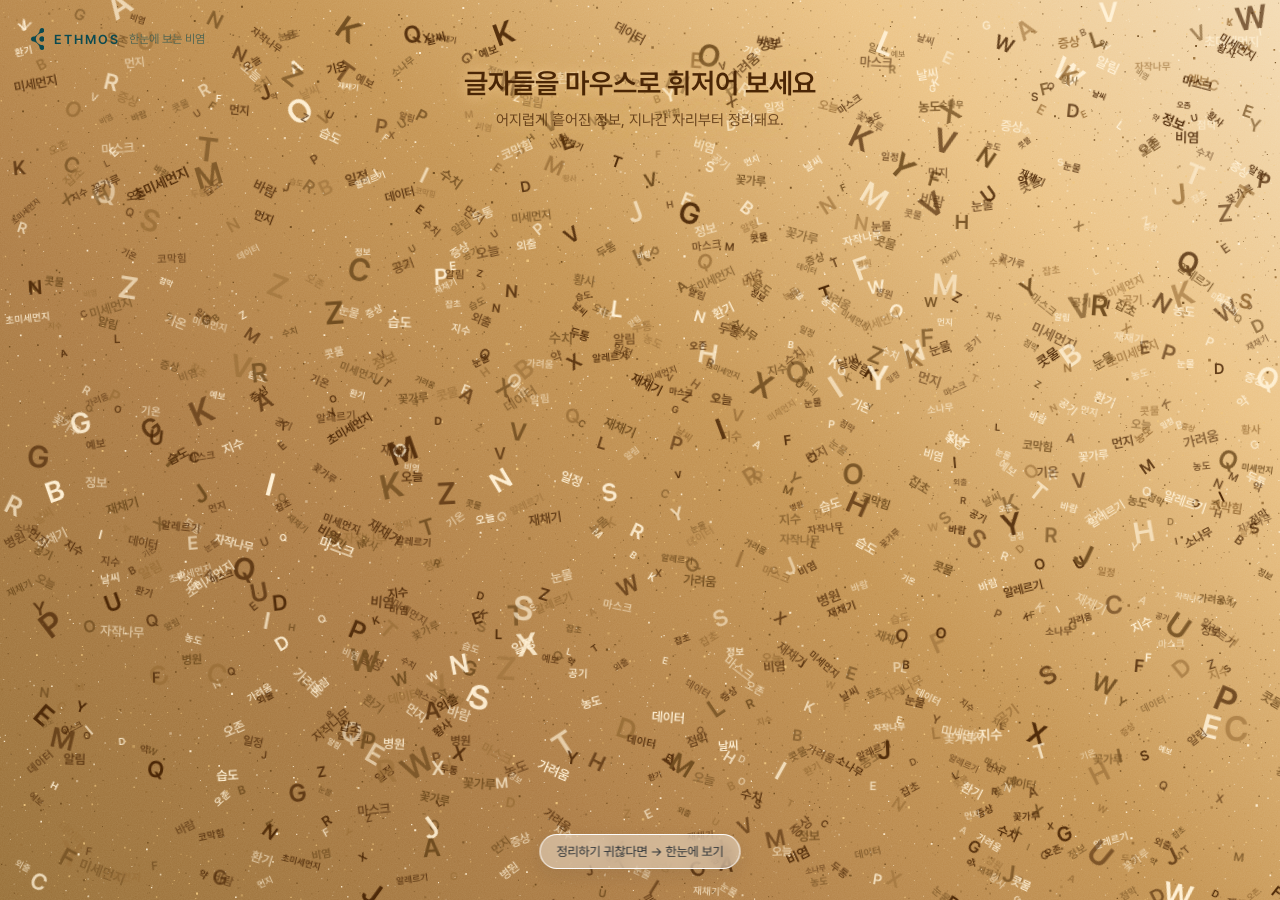
==== public/intro/index.html @ d132bc97 "인트로 웹(/intro/) 추가: 글자가 로고로 정리되고 QR로 연결 - public/intro/index.html: 단일 파일 빌드본 (외부 요청 없음) - intro-src/:" ====
<!doctype html>
<html lang="ko">
<head>
<meta charset="utf-8">
<meta name="viewport" content="width=device-width,initial-scale=1,viewport-fit=cover">
<title>Ethmos — 한눈에 보는 비염</title>
<meta name="description" content="흩어진 정보를 하나하나 정리하지 않아도, 에스모스는 한눈에 보여줍니다.">
<meta name="robots" content="noindex,nofollow">
<meta name="theme-color" content="#f3dab2">
<link rel="icon" href="../favicon-32.png" type="image/png" sizes="32x32">
<link rel="icon" href="../favicon-48.png" type="image/png" sizes="48x48">
<link rel="apple-touch-icon" href="../apple-touch-icon.png">
<style>
/* 앱(에스모스 프로토타입)과 같은 토큰 */
:root{--ink:#2a3137;--sub:#66727a;--main:#80e4eb;--deep:#0b4a50;--teal:#0e747c;--brown:#4a2606;
  --fg:var(--brown);--fg2:rgba(74,38,6,.78);--halo:rgba(235,194,132,.95)}
*{box-sizing:border-box;margin:0;padding:0}
html,body{height:100%;overflow:hidden;background:#fff;color:var(--fg);
  font-family:'PretendardSub',system-ui,-apple-system,sans-serif;-webkit-font-smoothing:antialiased;
  -webkit-tap-highlight-color:transparent;user-select:none;-webkit-user-select:none}
body{transition:color .9s}
body.clear{--fg:var(--ink);--fg2:var(--sub);--halo:rgba(255,255,255,.0)}

/* 배경: 맑은 층(흰 바탕 + 블러 블롭 + 그레인) 위에 호박색 먼지 베일 */
.lyr{position:fixed;inset:0;overflow:hidden}
.lyr i{position:absolute;display:block;border-radius:50%}
.lyr::after{content:"";position:absolute;inset:0;opacity:.32;mix-blend-mode:soft-light;pointer-events:none;
  background-image:url("data:image/svg+xml;utf8,<svg xmlns='http://www.w3.org/2000/svg' width='180' height='180'><filter id='n'><feTurbulence type='fractalNoise' baseFrequency='.85' numOctaves='2' stitchTiles='stitch'/><feColorMatrix values='0 0 0 0 1  0 0 0 0 1  0 0 0 0 1  0 0 0 .7 0'/></filter><rect width='100%' height='100%' filter='url(%23n)'/></svg>")}
#clear{z-index:0;background:#fff}
#glow{position:fixed;z-index:0;border-radius:50%;pointer-events:none;opacity:0;
  background:radial-gradient(closest-side,rgba(128,228,235,.85),rgba(128,228,235,.32) 52%,rgba(128,228,235,0))}
#veil{z-index:1;--c:-200px;--e:200px;--cx:50%;--cy:50%;
  background:linear-gradient(45deg,#976f38 0%,#ac7b44 30%,#c49351 55%,#ebc284 80%,#f3dab2 100%);
  -webkit-mask-image:radial-gradient(circle at var(--cx) var(--cy),transparent var(--c),#000 calc(var(--c) + var(--e)));
          mask-image:radial-gradient(circle at var(--cx) var(--cy),transparent var(--c),#000 calc(var(--c) + var(--e)))}
#veil::after{opacity:.4}
#c{position:fixed;inset:0;width:100%;height:100%;touch-action:none;display:block;z-index:2}

.brand{position:fixed;left:clamp(16px,2.4vw,32px);top:clamp(14px,2.2vw,28px);display:flex;align-items:center;gap:10px;pointer-events:none;z-index:4;color:var(--deep)}
.brand svg{height:22px;width:auto;fill:var(--deep)}
.brand b{font-weight:600;letter-spacing:.14em;font-size:13px}
.brand span{font-size:12px;opacity:.6}

.msg{position:fixed;left:0;right:0;top:clamp(46px,7.2vh,74px);text-align:center;pointer-events:none;z-index:4;padding:0 20px}
.msg h1,.msg p{text-shadow:0 0 12px var(--halo),0 0 24px var(--halo)}
.msg h1{font-weight:600;font-size:clamp(18px,2.5vw,28px);letter-spacing:-.01em;line-height:1.3;color:var(--fg);transition:opacity .6s,transform .6s,color .9s}
.msg p{margin-top:8px;font-size:clamp(12px,1.25vw,15px);color:var(--fg2);line-height:1.5;transition:opacity .6s .15s,color .9s}
.msg.swap h1,.msg.swap p{opacity:0;transform:translateY(6px)}

.cta{position:fixed;left:0;right:0;text-align:center;z-index:4;pointer-events:none;opacity:0;transition:opacity .8s}
.cta.on{opacity:1}
.cta span{display:inline-block;font-weight:600;font-size:clamp(13px,1.3vw,15px);color:#fff;background:var(--ink);border:1.5px solid rgba(255,255,255,.9);
  padding:10px 18px;border-radius:999px;animation:pulse 2.2s ease-in-out infinite}
@keyframes pulse{0%,100%{transform:scale(1);box-shadow:0 6px 18px rgba(20,40,46,.18),0 0 0 0 rgba(255,255,255,.7)}50%{transform:scale(1.04);box-shadow:0 6px 18px rgba(20,40,46,.18),0 0 0 14px rgba(255,255,255,0)}}

.ghost{position:fixed;left:50%;bottom:clamp(18px,3.4vh,34px);transform:translateX(-50%);z-index:5;
  font:inherit;font-size:13px;font-weight:500;color:var(--ink);background:rgba(255,255,255,.4);border:1.5px solid rgba(255,255,255,.96);
  box-shadow:0 6px 18px rgba(20,40,46,.08);padding:9px 16px;border-radius:999px;cursor:pointer;opacity:0;pointer-events:none;transition:opacity .6s,background .2s;
  backdrop-filter:blur(8px);-webkit-backdrop-filter:blur(8px)}
.ghost.on{opacity:1;pointer-events:auto}
.ghost:hover{background:rgba(255,255,255,.62)}
.ghost:focus-visible,.x:focus-visible,.url a:focus-visible{outline:2px solid var(--teal);outline-offset:3px}

.modal{position:fixed;inset:0;z-index:10;display:flex;align-items:center;justify-content:center;padding:20px;
  background:rgba(245,248,248,.46);backdrop-filter:blur(10px);-webkit-backdrop-filter:blur(10px);
  opacity:0;pointer-events:none;transition:opacity .35s}
.modal.open{opacity:1;pointer-events:auto}
.card{position:relative;width:min(380px,100%);color:var(--ink);border-radius:32px;padding:26px 26px 22px;text-align:center;overflow:hidden;isolation:isolate;
  background:radial-gradient(120% 70% at 50% 0%,#b8f1f5 0%,rgba(184,241,245,0) 70%),radial-gradient(70% 50% at 100% 100%,rgba(196,208,255,.7),rgba(196,208,255,0)),#fff;
  border:1.5px solid #fff;box-shadow:0 0 0 1px #e1e7e9,0 18px 48px rgba(20,40,46,.16);
  transform:translateY(16px) scale(.96);transition:transform .45s cubic-bezier(.2,.9,.25,1.15)}
.card::before{content:"";position:absolute;inset:0;z-index:-1;opacity:.32;mix-blend-mode:soft-light;pointer-events:none;background-image:url("data:image/svg+xml;utf8,<svg xmlns='http://www.w3.org/2000/svg' width='180' height='180'><filter id='n'><feTurbulence type='fractalNoise' baseFrequency='.85' numOctaves='2' stitchTiles='stitch'/><feColorMatrix values='0 0 0 0 1  0 0 0 0 1  0 0 0 0 1  0 0 0 .7 0'/></filter><rect width='100%' height='100%' filter='url(%23n)'/></svg>")}
.modal.open .card{transform:none}
.card:focus{outline:none}
.card .eyebrow,.card h2{position:relative;z-index:1;pointer-events:none}
.card .eyebrow{font-size:11px;font-weight:600;letter-spacing:.2em;color:var(--deep);opacity:.8}
.card h2{margin-top:6px;font-size:22px;font-weight:600;line-height:1.3;letter-spacing:-.01em}
.plate{margin:18px auto 14px;background:#fff;border-radius:20px;padding:14px;width:min(264px,100%);aspect-ratio:1;box-shadow:0 0 0 1px #e1e7e9,0 6px 18px rgba(20,40,46,.08)}
.plate svg{display:block;width:100%;height:100%}
.card .sub{font-size:13px;line-height:1.5;color:var(--sub)}
.url{margin-top:10px;font-size:12px}
.url a{color:var(--teal);text-decoration:underline;text-underline-offset:3px;word-break:break-all}
.x{position:absolute;z-index:5;right:14px;top:12px;width:34px;height:34px;border-radius:50%;border:1.5px solid #fff;background:rgba(255,255,255,.6);color:var(--ink);font-size:20px;line-height:1;cursor:pointer;box-shadow:0 0 0 1px #e1e7e9}
.x:hover{background:#fff}
</style>
</head>
<body>
<div class="lyr" id="clear"><i id="b1"></i><i id="b2"></i><i id="b3"></i></div>
<div id="glow"></div>
<div class="lyr" id="veil"></div>
<canvas id="c" role="img" aria-label="떠다니는 글자들이 에스모스 로고로 정리되는 인터랙션"></canvas>

<div class="brand">
  <svg viewBox="0 0 124 199" aria-hidden="true"><path d="M99.4162 0C111.618 0 121.509 9.89824 121.509 22.1084C121.509 34.3186 111.618 44.2173 99.4162 44.2173L98.8966 44.2215C76.8081 44.5635 44.1851 66.5848 44.1851 99.4885L44.1913 100.264C44.6985 132.738 76.9821 154.417 98.8966 154.756L99.4162 154.76L99.9863 154.768C111.924 155.07 121.509 164.849 121.509 176.869C121.509 189.079 111.618 198.978 99.4162 198.978C87.4055 198.978 77.6337 189.386 77.3313 177.439L77.3177 176.349C76.8106 154.418 44.527 122.111 22.6124 121.603L22.0923 121.597L21.5222 121.59C9.5844 121.287 0 111.508 0 99.4885C7.68213e-05 87.2785 9.89107 77.3803 22.0923 77.3801L22.6124 77.3739C44.7009 76.8624 77.324 44.0442 77.324 22.1084L77.3313 21.5378C77.6338 9.59138 87.4056 4.1106e-05 99.4162 0Z"/><path d="M99.4162 74.9234C112.973 74.9234 123.964 85.9217 123.964 99.4885C123.964 113.055 112.973 124.054 99.4162 124.054C85.8592 124.054 74.8693 113.055 74.8693 99.4885C74.8694 85.9217 85.8593 74.9235 99.4162 74.9234Z"/></svg>
  <b>ETHMOS</b><span>한눈에 보는 비염</span>
</div>

<div class="msg" id="msg"><h1 id="h1"></h1><p id="h2"></p></div>
<div class="cta" id="cta"><span>로고를 눌러 앱 연결하기</span></div>
<button class="ghost" id="ghost" type="button"></button>

<div class="modal" id="modal" aria-hidden="true">
  <div class="card" tabindex="-1" role="dialog" aria-modal="true" aria-label="앱 연결 QR코드">
    <button class="x" id="close" type="button" aria-label="닫기">×</button>
    <div class="eyebrow">ETHMOS</div>
    <h2>휴대폰으로 스캔해서<br>앱 열기</h2>
    <div class="plate"><svg xmlns="http://www.w3.org/2000/svg" viewBox="-1 -1 43 43" shape-rendering="crispEdges" role="img" aria-label="앱 연결 QR코드"><rect x="-1" y="-1" width="43" height="43" fill="#fff"/><path d="M0 0h7v1h-7zM9 0h2v1h-2zM13 0h2v1h-2zM18 0h1v1h-1zM20 0h1v1h-1zM22 0h3v1h-3zM26 0h3v1h-3zM31 0h1v1h-1zM34 0h7v1h-7zM0 1h1v1h-1zM6 1h1v1h-1zM8 1h1v1h-1zM12 1h1v1h-1zM14 1h4v1h-4zM20 1h3v1h-3zM28 1h1v1h-1zM30 1h2v1h-2zM34 1h1v1h-1zM40 1h1v1h-1zM0 2h1v1h-1zM2 2h3v1h-3zM6 2h1v1h-1zM9 2h1v1h-1zM11 2h1v1h-1zM13 2h3v1h-3zM17 2h1v1h-1zM20 2h1v1h-1zM22 2h2v1h-2zM25 2h1v1h-1zM27 2h1v1h-1zM29 2h2v1h-2zM34 2h1v1h-1zM36 2h3v1h-3zM40 2h1v1h-1zM0 3h1v1h-1zM2 3h3v1h-3zM6 3h1v1h-1zM9 3h2v1h-2zM17 3h1v1h-1zM21 3h4v1h-4zM26 3h1v1h-1zM28 3h2v1h-2zM31 3h2v1h-2zM34 3h1v1h-1zM36 3h3v1h-3zM40 3h1v1h-1zM0 4h1v1h-1zM2 4h3v1h-3zM6 4h1v1h-1zM9 4h1v1h-1zM11 4h1v1h-1zM14 4h2v1h-2zM19 4h4v1h-4zM24 4h4v1h-4zM34 4h1v1h-1zM36 4h3v1h-3zM40 4h1v1h-1zM0 5h1v1h-1zM6 5h1v1h-1zM8 5h2v1h-2zM11 5h1v1h-1zM13 5h1v1h-1zM15 5h1v1h-1zM17 5h2v1h-2zM21 5h1v1h-1zM23 5h1v1h-1zM28 5h5v1h-5zM34 5h1v1h-1zM40 5h1v1h-1zM0 6h7v1h-7zM8 6h1v1h-1zM10 6h1v1h-1zM12 6h1v1h-1zM14 6h1v1h-1zM16 6h1v1h-1zM18 6h1v1h-1zM20 6h1v1h-1zM22 6h1v1h-1zM24 6h1v1h-1zM26 6h1v1h-1zM28 6h1v1h-1zM30 6h1v1h-1zM32 6h1v1h-1zM34 6h7v1h-7zM8 7h2v1h-2zM12 7h4v1h-4zM17 7h2v1h-2zM20 7h1v1h-1zM23 7h1v1h-1zM26 7h1v1h-1zM29 7h2v1h-2zM4 8h4v1h-4zM12 8h3v1h-3zM17 8h1v1h-1zM19 8h3v1h-3zM26 8h2v1h-2zM29 8h1v1h-1zM34 8h2v1h-2zM39 8h1v1h-1zM2 9h1v1h-1zM9 9h3v1h-3zM14 9h2v1h-2zM18 9h1v1h-1zM20 9h6v1h-6zM27 9h2v1h-2zM33 9h1v1h-1zM35 9h3v1h-3zM40 9h1v1h-1zM0 10h1v1h-1zM2 10h1v1h-1zM4 10h1v1h-1zM6 10h2v1h-2zM12 10h2v1h-2zM15 10h1v1h-1zM17 10h1v1h-1zM19 10h1v1h-1zM24 10h2v1h-2zM27 10h1v1h-1zM29 10h2v1h-2zM32 10h3v1h-3zM39 10h2v1h-2zM3 11h1v1h-1zM5 11h1v1h-1zM7 11h3v1h-3zM11 11h1v1h-1zM14 11h4v1h-4zM21 11h2v1h-2zM28 11h5v1h-5zM34 11h1v1h-1zM36 11h2v1h-2zM0 12h4v1h-4zM5 12h2v1h-2zM9 12h1v1h-1zM11 12h2v1h-2zM15 12h1v1h-1zM18 12h5v1h-5zM24 12h1v1h-1zM26 12h1v1h-1zM28 12h2v1h-2zM32 12h1v1h-1zM0 13h2v1h-2zM4 13h2v1h-2zM10 13h1v1h-1zM12 13h1v1h-1zM16 13h1v1h-1zM19 13h2v1h-2zM23 13h4v1h-4zM29 13h3v1h-3zM33 13h1v1h-1zM35 13h4v1h-4zM1 14h3v1h-3zM5 14h5v1h-5zM13 14h3v1h-3zM17 14h1v1h-1zM19 14h1v1h-1zM21 14h1v1h-1zM23 14h2v1h-2zM27 14h1v1h-1zM30 14h2v1h-2zM33 14h4v1h-4zM40 14h1v1h-1zM0 15h5v1h-5zM7 15h5v1h-5zM27 15h6v1h-6zM36 15h2v1h-2zM1 16h1v1h-1zM4 16h1v1h-1zM6 16h5v1h-5zM29 16h1v1h-1zM32 16h1v1h-1zM35 16h1v1h-1zM37 16h1v1h-1zM1 17h1v1h-1zM3 17h1v1h-1zM5 17h1v1h-1zM7 17h3v1h-3zM12 17h2v1h-2zM27 17h5v1h-5zM33 17h8v1h-8zM1 18h1v1h-1zM3 18h2v1h-2zM6 18h2v1h-2zM9 18h1v1h-1zM12 18h1v1h-1zM14 18h1v1h-1zM27 18h2v1h-2zM30 18h1v1h-1zM32 18h1v1h-1zM34 18h2v1h-2zM38 18h1v1h-1zM40 18h1v1h-1zM0 19h1v1h-1zM2 19h2v1h-2zM5 19h1v1h-1zM7 19h1v1h-1zM10 19h1v1h-1zM12 19h2v1h-2zM27 19h2v1h-2zM32 19h1v1h-1zM35 19h1v1h-1zM37 19h1v1h-1zM40 19h1v1h-1zM1 20h1v1h-1zM3 20h1v1h-1zM6 20h2v1h-2zM12 20h1v1h-1zM26 20h2v1h-2zM31 20h3v1h-3zM36 20h5v1h-5zM0 21h2v1h-2zM3 21h2v1h-2zM7 21h3v1h-3zM13 21h2v1h-2zM26 21h3v1h-3zM30 21h1v1h-1zM34 21h2v1h-2zM40 21h1v1h-1zM2 22h1v1h-1zM4 22h1v1h-1zM6 22h4v1h-4zM12 22h3v1h-3zM27 22h1v1h-1zM29 22h1v1h-1zM34 22h5v1h-5zM40 22h1v1h-1zM2 23h4v1h-4zM7 23h2v1h-2zM10 23h3v1h-3zM26 23h4v1h-4zM32 23h1v1h-1zM34 23h1v1h-1zM36 23h1v1h-1zM39 23h1v1h-1zM3 24h5v1h-5zM9 24h2v1h-2zM13 24h2v1h-2zM27 24h1v1h-1zM29 24h1v1h-1zM31 24h3v1h-3zM37 24h4v1h-4zM0 25h3v1h-3zM7 25h4v1h-4zM12 25h3v1h-3zM27 25h2v1h-2zM30 25h1v1h-1zM32 25h2v1h-2zM36 25h1v1h-1zM38 25h3v1h-3zM0 26h2v1h-2zM4 26h6v1h-6zM11 26h2v1h-2zM14 26h1v1h-1zM17 26h1v1h-1zM20 26h2v1h-2zM23 26h2v1h-2zM26 26h3v1h-3zM32 26h1v1h-1zM40 26h1v1h-1zM0 27h1v1h-1zM3 27h1v1h-1zM7 27h2v1h-2zM10 27h3v1h-3zM15 27h1v1h-1zM17 27h1v1h-1zM20 27h1v1h-1zM26 27h1v1h-1zM29 27h1v1h-1zM31 27h3v1h-3zM37 27h1v1h-1zM3 28h6v1h-6zM11 28h1v1h-1zM13 28h2v1h-2zM16 28h1v1h-1zM18 28h3v1h-3zM22 28h1v1h-1zM26 28h2v1h-2zM29 28h2v1h-2zM33 28h2v1h-2zM39 28h2v1h-2zM0 29h2v1h-2zM3 29h1v1h-1zM7 29h2v1h-2zM14 29h1v1h-1zM17 29h1v1h-1zM20 29h2v1h-2zM23 29h1v1h-1zM25 29h2v1h-2zM28 29h1v1h-1zM30 29h3v1h-3zM36 29h1v1h-1zM2 30h1v1h-1zM4 30h5v1h-5zM10 30h1v1h-1zM13 30h2v1h-2zM16 30h1v1h-1zM18 30h3v1h-3zM28 30h3v1h-3zM32 30h2v1h-2zM35 30h2v1h-2zM40 30h1v1h-1zM8 31h2v1h-2zM19 31h1v1h-1zM23 31h4v1h-4zM29 31h2v1h-2zM33 31h1v1h-1zM35 31h3v1h-3zM0 32h4v1h-4zM5 32h2v1h-2zM9 32h3v1h-3zM13 32h3v1h-3zM18 32h1v1h-1zM21 32h1v1h-1zM24 32h2v1h-2zM27 32h1v1h-1zM29 32h1v1h-1zM31 32h6v1h-6zM39 32h2v1h-2zM8 33h1v1h-1zM13 33h1v1h-1zM15 33h1v1h-1zM19 33h2v1h-2zM24 33h5v1h-5zM32 33h1v1h-1zM36 33h1v1h-1zM40 33h1v1h-1zM0 34h7v1h-7zM8 34h2v1h-2zM11 34h2v1h-2zM14 34h2v1h-2zM18 34h1v1h-1zM20 34h1v1h-1zM22 34h3v1h-3zM27 34h3v1h-3zM32 34h1v1h-1zM34 34h1v1h-1zM36 34h1v1h-1zM38 34h3v1h-3zM0 35h1v1h-1zM6 35h1v1h-1zM8 35h2v1h-2zM15 35h1v1h-1zM18 35h1v1h-1zM21 35h1v1h-1zM23 35h2v1h-2zM26 35h2v1h-2zM29 35h4v1h-4zM36 35h2v1h-2zM39 35h2v1h-2zM0 36h1v1h-1zM2 36h3v1h-3zM6 36h1v1h-1zM8 36h1v1h-1zM10 36h3v1h-3zM17 36h1v1h-1zM19 36h3v1h-3zM26 36h1v1h-1zM30 36h7v1h-7zM38 36h1v1h-1zM40 36h1v1h-1zM0 37h1v1h-1zM2 37h3v1h-3zM6 37h1v1h-1zM12 37h9v1h-9zM22 37h2v1h-2zM26 37h4v1h-4zM31 37h2v1h-2zM35 37h1v1h-1zM37 37h2v1h-2zM40 37h1v1h-1zM0 38h1v1h-1zM2 38h3v1h-3zM6 38h1v1h-1zM10 38h2v1h-2zM13 38h1v1h-1zM15 38h4v1h-4zM20 38h1v1h-1zM22 38h4v1h-4zM27 38h3v1h-3zM32 38h2v1h-2zM39 38h2v1h-2zM0 39h1v1h-1zM6 39h1v1h-1zM12 39h1v1h-1zM15 39h1v1h-1zM17 39h2v1h-2zM20 39h4v1h-4zM25 39h1v1h-1zM29 39h5v1h-5zM35 39h1v1h-1zM39 39h2v1h-2zM0 40h7v1h-7zM9 40h1v1h-1zM11 40h1v1h-1zM14 40h2v1h-2zM17 40h5v1h-5zM25 40h1v1h-1zM27 40h1v1h-1zM29 40h1v1h-1zM32 40h2v1h-2zM35 40h5v1h-5z" fill="#0b4a50"/><rect x="15.264" y="15.264" width="10.472" height="10.472" rx="2.2" fill="#fff"/><g transform="translate(17.758291457286433 16.1) scale(0.044221105527638194)" fill="#0b4a50"><path d="M99.4162 0C111.618 0 121.509 9.89824 121.509 22.1084C121.509 34.3186 111.618 44.2173 99.4162 44.2173L98.8966 44.2215C76.8081 44.5635 44.1851 66.5848 44.1851 99.4885L44.1913 100.264C44.6985 132.738 76.9821 154.417 98.8966 154.756L99.4162 154.76L99.9863 154.768C111.924 155.07 121.509 164.849 121.509 176.869C121.509 189.079 111.618 198.978 99.4162 198.978C87.4055 198.978 77.6337 189.386 77.3313 177.439L77.3177 176.349C76.8106 154.418 44.527 122.111 22.6124 121.603L22.0923 121.597L21.5222 121.59C9.5844 121.287 0 111.508 0 99.4885C7.68213e-05 87.2785 9.89107 77.3803 22.0923 77.3801L22.6124 77.3739C44.7009 76.8624 77.324 44.0442 77.324 22.1084L77.3313 21.5378C77.6338 9.59138 87.4056 4.1106e-05 99.4162 0Z"/><path d="M99.4162 74.9234C112.973 74.9234 123.964 85.9217 123.964 99.4885C123.964 113.055 112.973 124.054 99.4162 124.054C85.8592 124.054 74.8693 113.055 74.8693 99.4885C74.8694 85.9217 85.8593 74.9235 99.4162 74.9234Z"/></g></svg></div>
    <p class="sub">카메라로 스캔하면 바로 연결돼요.</p>
    <p class="url"><a href="https://spinch-plz.github.io/CBNU-UXUI_ethmos/" target="_blank" rel="noopener">spinch-plz.github.io/CBNU-UXUI_ethmos</a></p>
  </div>
</div>

<script>
(async function(){
'use strict';
/* ───────── 폰트 (Pretendard 서브셋 임베드) ───────── */
const faces=[
  new FontFace('PretendardSub','url([data-uri]) format("woff2")',{weight:'400'}),
  new FontFace('PretendardSub','url([data-uri]) format("woff2")',{weight:'600'})
];
try{ await Promise.all(faces.map(f=>f.load())); faces.forEach(f=>document.fonts.add(f)); }catch(e){ console.warn('font',e); }

/* ───────── 상수 ───────── */
const TURQ='#80E4EB', DEEP='#0b4a50';                       // 앱 로고 색(밝은 면 위 딥 틸)
const DUST=['#fff1d6','#6f4c1f','#f0c77f','#9a6f38'];        // 앱 스플래시 먼지 색
const INFO=['#4a2606','#4a2606','#4a2606','#6f4c1f','#6f4c1f','#9a6f38','#fff1d6','#fff1d6']; // 흩어진 정보(글자) 색
const LETTERS='ABCDEFGHIJKLMNOPQRSTUVWXYZ';
const WORDS=['콧물','재채기','미세먼지','꽃가루','비염','코막힘','초미세먼지','알레르기','마스크','공기','오늘','정보','습도','기온','환기','황사','자작나무','소나무','잡초','예보','농도','지수','날씨','증상','두통','눈물','가려움','바람','먼지','오존','점막','약','병원','외출','일정','데이터','알림','수치'];
const LW=124, LH=199;
const LOGO1=new Path2D('M99.4162 0C111.618 0 121.509 9.89824 121.509 22.1084C121.509 34.3186 111.618 44.2173 99.4162 44.2173L98.8966 44.2215C76.8081 44.5635 44.1851 66.5848 44.1851 99.4885L44.1913 100.264C44.6985 132.738 76.9821 154.417 98.8966 154.756L99.4162 154.76L99.9863 154.768C111.924 155.07 121.509 164.849 121.509 176.869C121.509 189.079 111.618 198.978 99.4162 198.978C87.4055 198.978 77.6337 189.386 77.3313 177.439L77.3177 176.349C76.8106 154.418 44.527 122.111 22.6124 121.603L22.0923 121.597L21.5222 121.59C9.5844 121.287 0 111.508 0 99.4885C7.68213e-05 87.2785 9.89107 77.3803 22.0923 77.3801L22.6124 77.3739C44.7009 76.8624 77.324 44.0442 77.324 22.1084L77.3313 21.5378C77.6338 9.59138 87.4056 4.1106e-05 99.4162 0Z');
const LOGO2=new Path2D('M99.4162 74.9234C112.973 74.9234 123.964 85.9217 123.964 99.4885C123.964 113.055 112.973 124.054 99.4162 124.054C85.8592 124.054 74.8693 113.055 74.8693 99.4885C74.8694 85.9217 85.8593 74.9235 99.4162 74.9234Z');

const $=s=>document.querySelector(s);
const cv=$('#c'), ctx=cv.getContext('2d');
const rnd=(a,b)=>a+Math.random()*(b-a);
const pick=a=>a[Math.random()*a.length|0];
const lerp=(a,b,t)=>a+(b-a)*t;
const clamp=(v,a,b)=>v<a?a:v>b?b:v;
const isTouchDevice=matchMedia('(pointer:coarse)').matches;

/* ───────── 상태 ───────── */
let W,H,DPR,G,P=[],T=[];
let mode='float';              // float → forming → assembling → ready
let settled=0, readyT=0, hoverAmt=0, hover=false, modalOpen=false;
const ptr={x:0,y:0,vx:0,vy:0,t:0,has:false,touch:false};
let gcache=new Map();
const veil={c:-200,e:200,max:1000,cx:0,cy:0,on:true,dirty:true};
let D=null;
const veilEl=$('#veil'),glowEl=$('#glow');

/* ───────── 스프라이트 ───────── */
function sprite(text,fs,color,weight){
  const c=document.createElement('canvas'), g=c.getContext('2d');
  const font=(weight||600)+' '+fs+'px PretendardSub, sans-serif';
  g.font=font; const m=g.measureText(text);
  const w=Math.ceil(m.width)+6, h=Math.ceil(fs*1.3)+2;
  c.width=Math.ceil(w*DPR); c.height=Math.ceil(h*DPR);
  g.scale(DPR,DPR); g.font=font; g.fillStyle=color; g.textAlign='center'; g.textBaseline='alphabetic';
  g.fillText(text,w/2,h/2+fs*0.34);
  return {c,w,h};
}
function glyph(ch){ let s=gcache.get(ch); if(!s){ s=sprite(ch,G.gs,DEEP,600); gcache.set(ch,s);} return s; }

/* ───────── 배경 블롭 · 먼지 ───────── */
function blob(id,cx,cy,s,bg,a){ const e=$(id); Object.assign(e.style,{width:s+'px',height:s+'px',left:(cx-s/2)+'px',top:(cy-s/2)+'px',background:bg,opacity:a}); }
function initDust(){
  const n=clamp(Math.round(W*H/115),3500,11000);
  const d={n,bx:new Float32Array(n),by:new Float32Array(n),sz:new Float32Array(n),ph:new Float32Array(n),fq:new Float32Array(n),am:new Float32Array(n),
    th:new Float32Array(n),dist:new Float32Array(n),bk:new Uint8Array(n),lists:null};
  for(let i=0;i<n;i++){
    const z=.4+Math.random()*.6, x=Math.random()*W, y=Math.random()*H;
    d.bx[i]=x; d.by[i]=y; d.sz[i]=(.6+Math.random()*Math.random()*1.9)*z+.35; d.ph[i]=Math.random()*6.283;
    d.fq[i]=.0006+Math.random()*.0022; d.am[i]=(1.2+Math.random()*5)*z; d.th[i]=Math.random();
    d.dist[i]=Math.hypot(x-veil.cx,y-veil.cy);
    const al=(.5+Math.random()*.5)*(.6+z*.4); d.bk[i]=((Math.random()*4)|0)*3+(al<.62?0:al<.8?1:2);
  }
  const cnt=new Array(12).fill(0); for(let i=0;i<n;i++) cnt[d.bk[i]]++;
  d.lists=cnt.map(c=>new Int32Array(c)); const ix=new Array(12).fill(0); for(let i=0;i<n;i++){ const b=d.bk[i]; d.lists[b][ix[b]++]=i; }
  D=d;
}
function drawDust(t){
  if(!veil.on) return;
  ctx.setTransform(DPR,0,0,DPR,0,0);
  const c=veil.c, e=veil.e, ALPHA=[.4,.65,.9];
  for(let b=0;b<12;b++){
    const L=D.lists[b]; ctx.beginPath();
    for(let j=0;j<L.length;j++){ const i=L[j];
      if(D.dist[i]<c+D.th[i]*e) continue;                 // 베일이 걷힌 자리의 먼지는 알갱이 단위로 사라짐
      const x=D.bx[i]+Math.sin(t*D.fq[i]*1000+D.ph[i])*D.am[i], y=D.by[i]+Math.cos(t*D.fq[i]*830+D.ph[i])*D.am[i]*.8;
      ctx.rect(x,y,D.sz[i],D.sz[i]); }
    ctx.globalAlpha=ALPHA[b%3]; ctx.fillStyle=DUST[(b/3)|0]; ctx.fill();
  }
  ctx.globalAlpha=1;
}

/* ───────── 레이아웃 / 초기화 ───────── */
function init(){
  W=innerWidth; H=innerHeight; DPR=Math.min(devicePixelRatio||1,2);
  cv.width=Math.round(W*DPR); cv.height=Math.round(H*DPR);
  gcache=new Map();

  const topPad=clamp(H*0.17,96,150), botPad=clamp(H*0.17,128,150);
  let hl=Math.min(H-topPad-botPad, H*0.68), wl=hl*LW/LH;
  if(wl>W*0.76){ wl=W*0.76; hl=wl*LH/LW; }
  const s=hl/LH;
  G={s,wl,hl,ox:(W-wl)/2,oy:topPad+((H-topPad-botPad)-hl)/2};

  /* 로고 면적에서 육각 격자로 목표점 추출 */
  const off=document.createElement('canvas'); off.width=Math.ceil(wl); off.height=Math.ceil(hl);
  const g=off.getContext('2d'); g.scale(s,s); g.fillStyle='#000'; g.fill(LOGO1); g.fill(LOGO2);
  const data=g.getImageData(0,0,off.width,off.height).data;
  let area=0; for(let i=3;i<data.length;i+=4) if(data[i]>128) area++;
  const goal=W<700?560:760;
  const d=Math.sqrt(area/(goal*0.866));
  const inside=(x,y)=>{x=x|0;y=y|0;return x>=0&&y>=0&&x<off.width&&y<off.height&&data[(y*off.width+x)*4+3]>128};
  T=[]; let row=0;
  for(let y=d*0.45;y<hl;y+=d*0.866,row++){
    for(let x=(row%2?d*0.5:0)+d*0.3;x<wl;x+=d){ if(inside(x,y)) T.push({x:G.ox+x,y:G.oy+y,owner:-1}); }
  }
  G.d=d; G.gs=Math.round(d*1.16);

  /* 떠다니는 글자 */
  const n=Math.min(1500,Math.round(T.length*1.55));
  P=[];
  for(let i=0;i<n;i++){
    const isL=Math.random()<0.5;
    const tok=isL?pick(LETTERS):pick(WORDS);
    const fs=isL?Math.round(10+Math.pow(Math.random(),2.1)*25):Math.round(rnd(8,14));
    const col=pick(INFO);
    P.push({x:rnd(0,W),y:rnd(0,H),vx:0,vy:0,tok,fs,rot:rnd(-.7,.7),spin:rnd(-.25,.25),
      alpha:rnd(.55,1),fa:1,sp:rnd(.6,1.4),ph:rnd(0,6.28),
      A:sprite(tok,fs,col), gch:isL?tok:tok[Math.random()*tok.length|0],
      st:0,ti:-1,ft:0,fdur:0,sk:0,q:0});
  }
  settled=0; mode='float'; readyT=0; hover=false; hoverAmt=0;
  /* 먼지 베일 · 글로우 · 블롭 위치 */
  veil.cx=G.ox+G.wl/2; veil.cy=G.oy+G.hl/2; veil.e=Math.max(W,H)*.4;
  veil.max=Math.hypot(Math.max(veil.cx,W-veil.cx),Math.max(veil.cy,H-veil.cy))+4;
  veil.c=-veil.e; veil.on=true; veil.dirty=true;
  veilEl.style.visibility='visible'; veilEl.style.setProperty('--e',veil.e+'px');
  veilEl.style.setProperty('--cx',veil.cx+'px'); veilEl.style.setProperty('--cy',veil.cy+'px');
  const gs=Math.max(G.wl,G.hl)*1.9; Object.assign(glowEl.style,{width:gs+'px',height:gs+'px',left:(veil.cx-gs/2)+'px',top:(veil.cy-gs/2)+'px',opacity:0});
  blob('#b1',W*.5,H*1.02,Math.max(W*1.0,H*1.25),'radial-gradient(closest-side,#3cc4ce 0%,#6fd6dd 38%,#c4f1f4 74%,rgba(240,251,252,0))',.9);
  blob('#b2',W*.9,H*.05,Math.max(W,H)*.5,'radial-gradient(closest-side,rgba(196,208,255,.75),rgba(196,208,255,.3) 50%,rgba(196,208,255,0))',1);
  blob('#b3',W*.06,H*.72,Math.max(W,H)*.4,'radial-gradient(closest-side,rgba(128,228,235,.55),rgba(128,228,235,.2) 50%,rgba(128,228,235,0))',1);
  initDust();
  document.body.classList.remove('clear');
  ui();
}

/* ───────── 장(field): 소용돌이 + 잔물결 ───────── */
function field(p,t){
  const R0=Math.max(W,H)*0.22, V0=78;
  const vs=[
    [W*(.24+.1*Math.sin(t*.13)), H*(.34+.1*Math.cos(t*.11)),  1],
    [W*(.74+.09*Math.cos(t*.09)),H*(.28+.12*Math.sin(t*.15)), -1],
    [W*(.46+.14*Math.sin(t*.07+2)),H*(.78+.07*Math.cos(t*.12)), 1],
    [W*(.86+.05*Math.sin(t*.1)), H*(.74+.1*Math.cos(t*.08)), -1]
  ];
  let fx=0,fy=0;
  for(let i=0;i<4;i++){
    const dx=p.x-vs[i][0], dy=p.y-vs[i][1], r=Math.hypot(dx,dy)+.001, u=r/R0;
    const f=V0*vs[i][2]*u/(1+u*u);
    fx+=-dy/r*f - dx/r*f*.22*vs[i][2];
    fy+= dx/r*f - dy/r*f*.22*vs[i][2];
  }
  fx+=16*Math.sin(p.y*.006+t*.4+p.ph); fy+=16*Math.cos(p.x*.006-t*.35+p.ph);
  return [fx*p.sp,fy*p.sp];
}

/* ───────── 포인터 → 글자 포착 ───────── */
function assign(p){
  let best=-1,bs=1e9;
  for(let i=0;i<T.length;i++){ if(T[i].owner>=0) continue;
    const s=Math.hypot(T[i].x-p.x,T[i].y-p.y)+rnd(0,70); if(s<bs){bs=s;best=i} }
  if(best<0) return false;
  T[best].owner=1; p.ti=best; p.st=1; p.ft=0; p.fdur=rnd(.16,.38); p.sk=0;
  if(mode==='float') mode='forming';
  return true;
}
function captureAlong(x0,y0,x1,y1){
  if(mode!=='float'&&mode!=='forming') return;
  const R=ptr.touch?100:88, sx=x1-x0, sy=y1-y0, sl=sx*sx+sy*sy, cand=[];
  for(const p of P){ if(p.st!==0) continue;
    let u=sl?((p.x-x0)*sx+(p.y-y0)*sy)/sl:0; u=clamp(u,0,1);
    const dx=p.x-(x0+sx*u), dy=p.y-(y0+sy*u), d2=dx*dx+dy*dy;
    if(d2<R*R) cand.push([d2,p]);
  }
  cand.sort((a,b)=>a[0]-b[0]);
  const K=Math.min(cand.length,5+Math.min(14,(Math.sqrt(sl)/5)|0));
  for(let i=0;i<K;i++) if(!assign(cand[i][1])) break;
}
function inLogo(x,y){ const px=G.wl*.08, py=G.hl*.05; return x>G.ox-px&&x<G.ox+G.wl+px&&y>G.oy-py&&y<G.oy+G.hl+py; }

function onMove(x,y,touch){
  const now=performance.now();
  if(!ptr.has){ ptr.x=x; ptr.y=y; ptr.t=now; ptr.has=true; }
  ptr.touch=touch;
  const dt=Math.max(.008,(now-ptr.t)/1000), dx=x-ptr.x, dy=y-ptr.y;
  ptr.vx=lerp(ptr.vx,dx/dt,.35); ptr.vy=lerp(ptr.vy,dy/dt,.35);
  if(Math.hypot(dx,dy)>1.5) captureAlong(ptr.x,ptr.y,x,y);
  ptr.x=x; ptr.y=y; ptr.t=now;
  hover=(mode==='ready'&&!modalOpen&&inLogo(x,y));
  cv.style.cursor=hover?'pointer':'default';
}
addEventListener('pointermove',e=>{ if(!modalOpen) onMove(e.clientX,e.clientY,e.pointerType==='touch'); },{passive:true});
addEventListener('pointerdown',e=>{ if(modalOpen) return; ptr.x=e.clientX; ptr.y=e.clientY; ptr.t=performance.now(); ptr.has=true; ptr.touch=e.pointerType==='touch'; ptr.vx=ptr.vy=0;
  hover=(mode==='ready'&&inLogo(e.clientX,e.clientY)); },{passive:true});
document.documentElement.addEventListener('mouseleave',()=>{ptr.has=false;hover=false});
cv.addEventListener('click',e=>{ if(mode==='ready'&&!modalOpen&&inLogo(e.clientX,e.clientY)) openModal(); });

/* ───────── 조립 / 리셋 ───────── */
function startAssemble(){
  if(mode==='assembling'||mode==='ready') return;
  mode='assembling';
  for(let i=0;i<T.length;i++){ if(T[i].owner>=0) continue;
    let best=null,bd=1e9;
    for(const p of P){ if(p.st!==0) continue; const d=Math.hypot(p.x-T[i].x,p.y-T[i].y)+rnd(0,60); if(d<bd){bd=d;best=p} }
    if(best){ T[i].owner=1; best.ti=i; best.st=2; best.sk=0; }
  }
}
function scatter(){
  mode='float'; settled=0; readyT=0; hover=false; cv.style.cursor='default';
  T.forEach(t=>t.owner=-1);
  for(const p of P){ const a=rnd(0,6.28), v=rnd(160,420); p.st=0;p.ti=-1;p.q=0;p.vx=Math.cos(a)*v;p.vy=Math.sin(a)*v;p.rot=rnd(-.7,.7); }
  ui();
}

/* ───────── 업데이트 ───────── */
function update(dt,t){
  const free=(mode==='float'||mode==='forming');
  const frozen=(mode==='ready');
  settled=0;
  for(const p of P){
    if(p.st===3){ settled++; continue; }
    if(p.st===0){
      if(frozen){ p.vx*=Math.exp(-dt*4); p.vy*=Math.exp(-dt*4); }
      else {
        if(mode==='assembling'){ p.vx*=Math.exp(-dt*2.2); p.vy*=Math.exp(-dt*2.2); }
        else {
          const f=field(p,t), k=1-Math.exp(-dt*1.2);
          p.vx+=(f[0]-p.vx)*k; p.vy+=(f[1]-p.vy)*k;
          if(ptr.has&&free){  // 휘젓기: 포인터 주변 글자가 물결치듯 밀려남
            const dx=p.x-ptr.x, dy=p.y-ptr.y, d=Math.hypot(dx,dy);
            if(d<170){ const w=(1-d/170); const w2=w*w;
              p.vx+=(ptr.vx*.5+dx/(d+1)*220)*w2*dt*6; p.vy+=(ptr.vy*.5+dy/(d+1)*220)*w2*dt*6; }
          }
        }
      }
      p.x+=p.vx*dt; p.y+=p.vy*dt; p.rot+=p.spin*dt;
      const m=80; if(p.x<-m)p.x=W+m; else if(p.x>W+m)p.x=-m; if(p.y<-m)p.y=H+m; else if(p.y>H+m)p.y=-m;
    } else if(p.st===1){          // 포인터를 따라 움직이는 구간
      p.ft+=dt;
      const dx=ptr.x-p.x, dy=ptr.y-p.y;
      p.vx+=(dx*16-p.vx*6+(-dy)*3)*dt; p.vy+=(dy*16-p.vy*6+dx*3)*dt;
      p.x+=p.vx*dt; p.y+=p.vy*dt; p.rot+=p.spin*dt;
      if(p.ft>p.fdur){ p.st=2; p.sk=0; }
    } else if(p.st===2){          // 소용돌이치며 자리로
      const tg=T[p.ti]; p.sk+=dt;
      const dx=tg.x-p.x, dy=tg.y-p.y, dist=Math.hypot(dx,dy)+.001;
      const k=26*(1+p.sk*1.1), c=2*Math.sqrt(k)*.82;
      const sw=300*Math.min(1,dist/260)*Math.max(0,1-p.sk*.45);
      let ax=k*dx-c*p.vx-dy/dist*sw, ay=k*dy-c*p.vy+dx/dist*sw;
      p.vx+=ax*dt; p.vy+=ay*dt;
      const sp=Math.hypot(p.vx,p.vy), vm=1100; if(sp>vm){p.vx*=vm/sp;p.vy*=vm/sp}
      p.x+=p.vx*dt; p.y+=p.vy*dt;
      p.rot-=p.rot*Math.min(1,dt*7);
      p.q=Math.max(p.q,clamp(1-dist/170,0,1));
      if((dist<1.4&&sp<30)||(p.sk>3.4&&dist<6)){ p.x=tg.x;p.y=tg.y;p.vx=p.vy=0;p.rot=0;p.q=1;p.st=3; settled++; }
    }
    const tgt=((mode==='assembling'||mode==='ready')&&p.st===0)?0:1;
    p.fa+=(tgt-p.fa)*(1-Math.exp(-dt*2));
  }
  if(mode==='forming'&&settled>=T.length*.88) startAssemble();
  if(mode==='assembling'&&settled>=T.length){ mode='ready'; readyT=0; ui(); }
  document.body.classList.toggle('clear',mode==='assembling'||mode==='ready');
  if(mode==='ready') readyT+=dt;
  hoverAmt+=((hover?1:0)-hoverAmt)*(1-Math.exp(-dt*8));
  /* 베일: 정리된 비율만큼 로고 중심에서부터 걷힘 */
  const prog=T.length?clamp(settled/T.length,0,1):0;
  const tgtC=(mode==='assembling'||mode==='ready')?veil.max+4:-veil.e+(veil.max+veil.e)*.9*Math.pow(clamp(prog/.88,0,1),.85);
  veil.c+=(tgtC-veil.c)*(1-Math.exp(-dt*(mode==='float'||mode==='forming'?3:1.6)));
  if(Math.abs(veil.c-veil._c)>.6||veil._c===undefined){ veil._c=veil.c; veilEl.style.setProperty('--c',veil.c+'px'); }
  const done=veil.c>veil.max+1; if(done===veil.on){ veil.on=!done; veilEl.style.visibility=done?'hidden':'visible'; }
  glowEl.style.opacity=clamp(prog*prog*.8+hoverAmt*.2*(mode==='ready'?1:0),0,1).toFixed(3);
}

/* ───────── 그리기 ───────── */
let tNow=0;
function render(){
  ctx.setTransform(1,0,0,1,0,0); ctx.clearRect(0,0,cv.width,cv.height);
  const prog=T.length?clamp(settled/T.length,0,1):0;
  drawDust(tNow);
  /* 포인터 링 */
  if(ptr.has&&!ptr.touch&&(mode==='float'||mode==='forming')){
    ctx.setTransform(DPR,0,0,DPR,0,0); ctx.globalAlpha=.85; ctx.strokeStyle='rgba(255,255,255,.9)'; ctx.lineWidth=1.5;
    ctx.beginPath(); ctx.arc(ptr.x,ptr.y,88,0,6.283); ctx.stroke();
  }
  /* 글자: 자유 → 이동 중 → 정착 순으로 */
  for(let pass=0;pass<2;pass++){
    for(const p of P){
      const isSet=p.st===3||p.q>.6; if((pass===1)!==isSet) continue;
      const q=p.q, cs=Math.cos(p.rot), sn=Math.sin(p.rot);
      let bump=1;
      if(mode==='ready'&&p.st===3){
        const u=(p.x-G.ox)/G.wl, w=readyT*.9-.15, z=(u-w)/.14; bump=1+.45*Math.exp(-z*z);
        bump+=.06*hoverAmt;
      }
      const aA=clamp(1-q*1.7,0,1)*p.alpha*p.fa;
      if(aA>.01){
        const sc=lerp(1,Math.min(1,G.gs/p.fs*1.1),q);
        ctx.setTransform(cs*sc*DPR,sn*sc*DPR,-sn*sc*DPR,cs*sc*DPR,p.x*DPR,p.y*DPR);
        ctx.globalAlpha=aA; ctx.drawImage(p.A.c,-p.A.w/2,-p.A.h/2,p.A.w,p.A.h);
      }
      const aB=clamp((q-.2)*1.6,0,1)*(p.st===3?1:.95);
      if(aB>.01){
        const g=glyph(p.gch), sc=lerp(.8,1,q)*bump;
        ctx.setTransform(cs*sc*DPR,sn*sc*DPR,-sn*sc*DPR,cs*sc*DPR,p.x*DPR,p.y*DPR);
        ctx.globalAlpha=aB; ctx.drawImage(g.c,-g.w/2,-g.h/2,g.w,g.h);
      }
    }
  }
  ctx.globalAlpha=1;
}

/* ───────── UI 텍스트 / 버튼 ───────── */
const msg=$('#msg'),h1=$('#h1'),h2=$('#h2'),cta=$('#cta'),ghost=$('#ghost');
let uiKey='',ghostOn=false;
function ui(){
  const key=mode==='ready'?'ready':(mode==='float'?'float':'mid');
  if(key===uiKey) return; uiKey=key;
  msg.classList.add('swap');
  setTimeout(()=>{
    if(key==='float'){ h1.textContent=isTouchDevice?'글자들을 손가락으로 휘저어 보세요':'글자들을 마우스로 휘저어 보세요'; h2.textContent='어지럽게 흩어진 정보, 지나간 자리부터 정리돼요.'; }
    else if(key==='mid'){ h1.textContent='정리되는 중…'; h2.textContent='계속 휘저어 보세요. 하나하나 옮기는 건 꽤 번거롭죠.'; }
    else { h1.textContent='한눈에 보이죠?'; h2.textContent='일일이 정리하지 않아도, 에스모스는 한눈에 보여줘요.'; }
    msg.classList.remove('swap');
  },key==='float'&&!h1.textContent?0:280);
  cta.style.top=(G.oy+G.hl+16)+'px'; cta.classList.toggle('on',key==='ready');
  ghost.classList.toggle('on',ghostOn||key==='ready');
  ghost.textContent=key==='ready'?'↺ 다시 흩트리기':'정리하기 귀찮다면 → 한눈에 보기';
  ghost.dataset.mode=key;
}
ghost.addEventListener('click',()=>{ if(mode==='ready') scatter(); else startAssemble(); ui(); });
setTimeout(()=>{ghostOn=true;ghost.classList.add('on')},3500);

/* ───────── QR 모달 ───────── */
const modal=$('#modal'),closeBtn=$('#close'),card=$('.card');
function openModal(){ modalOpen=true; hover=false; cv.style.cursor='default'; modal.classList.add('open'); modal.setAttribute('aria-hidden','false'); card.focus({preventScroll:true}); }
function closeModal(){ modalOpen=false; modal.classList.remove('open'); modal.setAttribute('aria-hidden','true'); }
closeBtn.addEventListener('click',closeModal);
modal.addEventListener('click',e=>{ if(e.target===modal) closeModal(); });
addEventListener('keydown',e=>{ if(e.key==='Escape'&&modalOpen) closeModal(); if((e.key==='Enter'||e.key===' ')&&mode==='ready'&&!modalOpen&&document.activeElement===document.body){ openModal(); } });

/* ───────── 루프 ───────── */
init();
let last=performance.now(), tt=0;
function loop(now){
  const dt=Math.min(.033,(now-last)/1000); last=now; tt+=dt;
  update(dt,tt); tNow=now; render(); requestAnimationFrame(loop);
}
requestAnimationFrame(loop);

let rz; addEventListener('resize',()=>{ clearTimeout(rz); rz=setTimeout(()=>{ if(Math.abs(innerWidth-W)>2||Math.abs(innerHeight-H)>120){ uiKey=''; init(); } },220); });

window.__ethmos={get mode(){return mode},get settled(){return settled},get total(){return T.length},get count(){return P.length},get logo(){return G},get veil(){return veil.c},startAssemble,scatter,openModal,closeModal};
})();
</script>
</body>
</html>
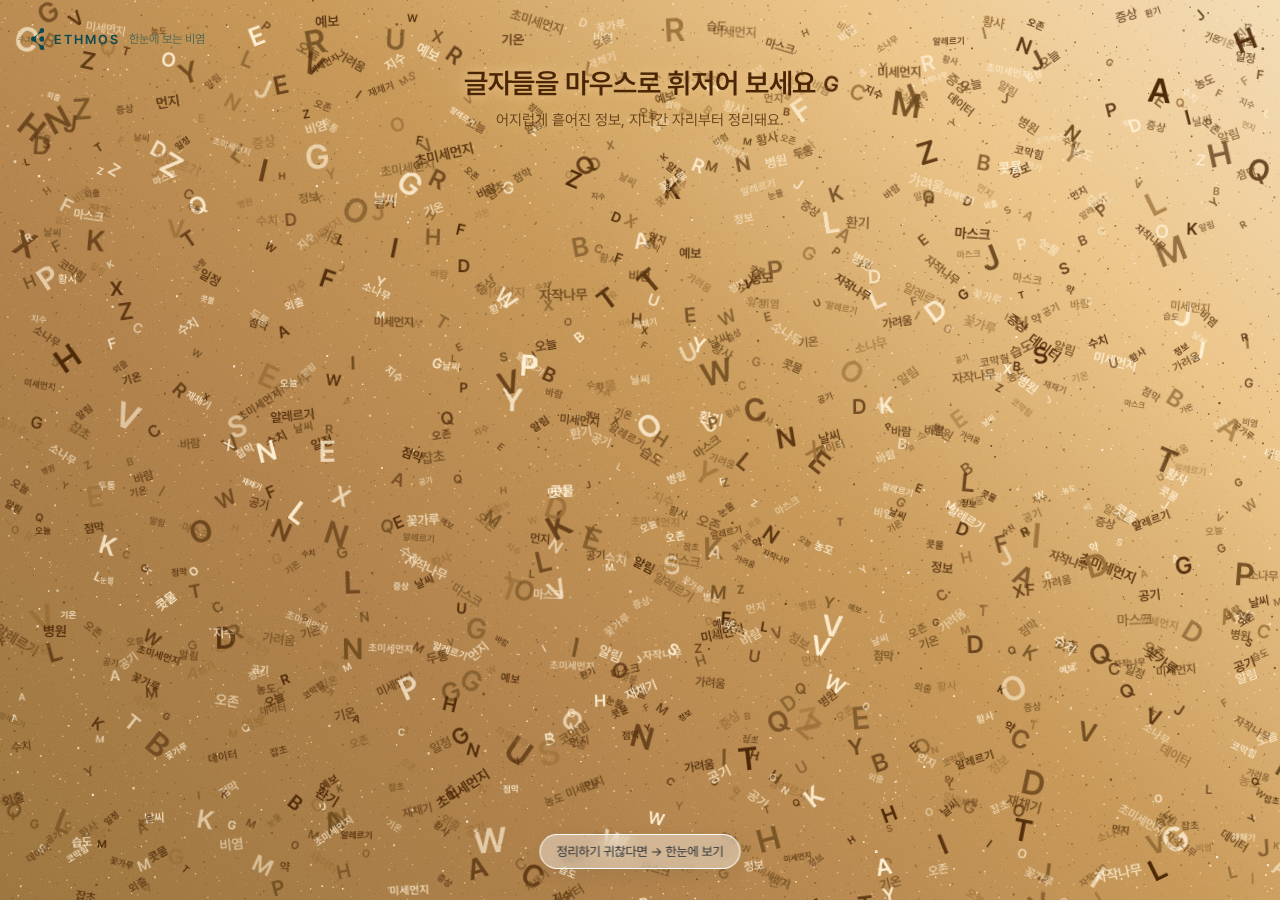
==== commit d1a83d8c: "인트로 웹: 로고를 앱 아이콘 기준으로 왼쪽 보정해 시각적 가운데 정렬 오른쪽 점 때문에 쏠려 보이던 로고를 마크 폭의 약 16%(앱 아이콘 비율)만큼 왼쪽으로 이동. 좁은 화면에" ====
--- a/public/intro/index.html
+++ b/public/intro/index.html
@@ -115,8 +115,8 @@
 'use strict';
 /* ───────── 폰트 (Pretendard 서브셋 임베드) ───────── */
 const faces=[
-  new FontFace('PretendardSub','url([data-uri]) format("woff2")',{weight:'400'}),
-  new FontFace('PretendardSub','url([data-uri]) format("woff2")',{weight:'600'})
+  new FontFace('PretendardSub','url([data-uri]) format("woff2")',{weight:'400'}),
+  new FontFace('PretendardSub','url([data-uri]) format("woff2")',{weight:'600'})
 ];
 try{ await Promise.all(faces.map(f=>f.load())); faces.forEach(f=>document.fonts.add(f)); }catch(e){ console.warn('font',e); }
 
@@ -201,9 +201,10 @@
 
   const topPad=clamp(H*0.17,96,150), botPad=clamp(H*0.17,128,150);
   let hl=Math.min(H-topPad-botPad, H*0.68), wl=hl*LW/LH;
-  if(wl>W*0.76){ wl=W*0.76; hl=wl*LH/LW; }
+  if(wl>W*0.69){ wl=W*0.69; hl=wl*LH/LW; }
   const s=hl/LH;
-  G={s,wl,hl,ox:(W-wl)/2,oy:topPad+((H-topPad-botPad)-hl)/2};
+  /* 시각 보정: 로고는 오른쪽에 점이 있어 무게가 오른쪽으로 쏠려 보이므로, 앱 아이콘과 같은 비율(마크 폭의 약 16%)만큼 왼쪽으로 옮김 */
+  G={s,wl,hl,ox:(W-wl)/2-wl*0.162,oy:topPad+((H-topPad-botPad)-hl)/2};
 
   /* 로고 면적에서 육각 격자로 목표점 추출 */
   const off=document.createElement('canvas'); off.width=Math.ceil(wl); off.height=Math.ceil(hl);
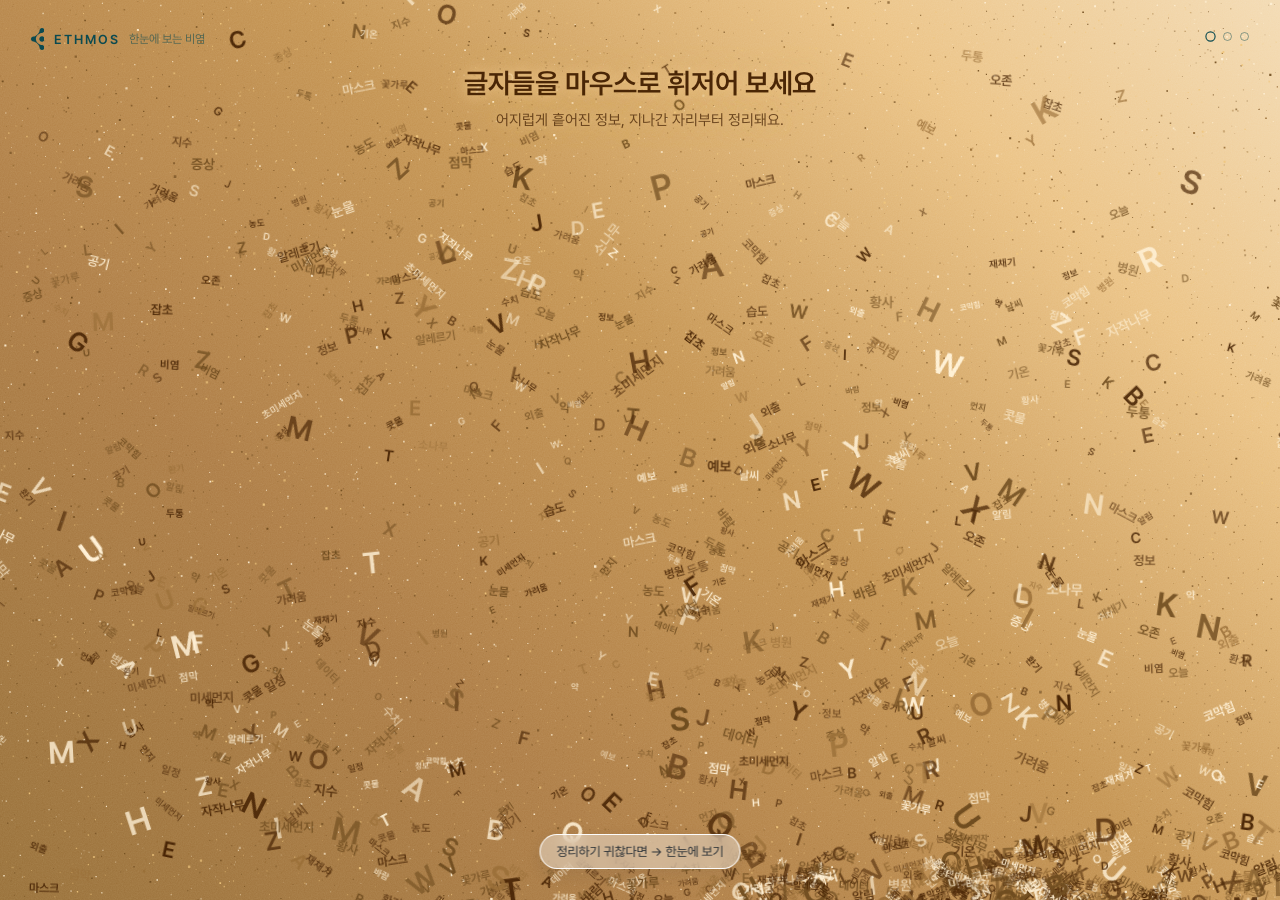
==== commit f6f9f7b6: "인트로 웹: 마스크 → 알약 → 로고 3단계로 확장 - 글자가 모이는 도형을 단계별로 마스크, 알약, 브랜드 로고 순으로 구성 (도형은 intro-src/shapes/*.png) " ====
--- a/public/intro/index.html
+++ b/public/intro/index.html
@@ -10,6 +10,7 @@
 <link rel="icon" href="../favicon-32.png" type="image/png" sizes="32x32">
 <link rel="icon" href="../favicon-48.png" type="image/png" sizes="48x48">
 <link rel="apple-touch-icon" href="../apple-touch-icon.png">
+
 <style>
 /* 앱(에스모스 프로토타입)과 같은 토큰 */
 :root{--ink:#2a3137;--sub:#66727a;--main:#80e4eb;--deep:#0b4a50;--teal:#0e747c;--brown:#4a2606;
@@ -36,6 +37,10 @@
 #veil::after{opacity:.4}
 #c{position:fixed;inset:0;width:100%;height:100%;touch-action:none;display:block;z-index:2}
 
+.steps{position:fixed;right:clamp(16px,2.4vw,32px);top:clamp(18px,2.6vw,32px);display:flex;gap:8px;z-index:4;pointer-events:none}
+.steps i{width:9px;height:9px;border-radius:50%;border:1.5px solid var(--deep);opacity:.45;transition:background .5s,opacity .5s,transform .5s}
+.steps i.cur{opacity:1;transform:scale(1.15)}
+.steps i.done{background:var(--deep);opacity:1}
 .brand{position:fixed;left:clamp(16px,2.4vw,32px);top:clamp(14px,2.2vw,28px);display:flex;align-items:center;gap:10px;pointer-events:none;z-index:4;color:var(--deep)}
 .brand svg{height:22px;width:auto;fill:var(--deep)}
 .brand b{font-weight:600;letter-spacing:.14em;font-size:13px}
@@ -95,6 +100,7 @@
   <b>ETHMOS</b><span>한눈에 보는 비염</span>
 </div>
 
+<div class="steps" id="steps" role="img" aria-label="1/3 단계"><i></i><i></i><i></i></div>
 <div class="msg" id="msg"><h1 id="h1"></h1><p id="h2"></p></div>
 <div class="cta" id="cta"><span>로고를 눌러 앱 연결하기</span></div>
 <button class="ghost" id="ghost" type="button"></button>
@@ -115,8 +121,8 @@
 'use strict';
 /* ───────── 폰트 (Pretendard 서브셋 임베드) ───────── */
 const faces=[
-  new FontFace('PretendardSub','url([data-uri]) format("woff2")',{weight:'400'}),
-  new FontFace('PretendardSub','url([data-uri]) format("woff2")',{weight:'600'})
+  new FontFace('PretendardSub','url([data-uri]) format("woff2")',{weight:'400'}),
+  new FontFace('PretendardSub','url([data-uri]) format("woff2")',{weight:'600'})
 ];
 try{ await Promise.all(faces.map(f=>f.load())); faces.forEach(f=>document.fonts.add(f)); }catch(e){ console.warn('font',e); }
 
@@ -127,6 +133,10 @@
 const LETTERS='ABCDEFGHIJKLMNOPQRSTUVWXYZ';
 const WORDS=['콧물','재채기','미세먼지','꽃가루','비염','코막힘','초미세먼지','알레르기','마스크','공기','오늘','정보','습도','기온','환기','황사','자작나무','소나무','잡초','예보','농도','지수','날씨','증상','두통','눈물','가려움','바람','먼지','오존','점막','약','병원','외출','일정','데이터','알림','수치'];
 const LW=124, LH=199;
+const IMG={mask:new Image(),pill:new Image()};
+IMG.mask.src='[data-uri]'; IMG.pill.src='[data-uri]';
+await Promise.all(Object.values(IMG).map(i=>i.decode?i.decode():new Promise(r=>{i.onload=r})));
+const LAST=2, HOLD=2.6;          // 0 마스크 → 1 알약 → 2 브랜드 로고 (마지막)
 const LOGO1=new Path2D('M99.4162 0C111.618 0 121.509 9.89824 121.509 22.1084C121.509 34.3186 111.618 44.2173 99.4162 44.2173L98.8966 44.2215C76.8081 44.5635 44.1851 66.5848 44.1851 99.4885L44.1913 100.264C44.6985 132.738 76.9821 154.417 98.8966 154.756L99.4162 154.76L99.9863 154.768C111.924 155.07 121.509 164.849 121.509 176.869C121.509 189.079 111.618 198.978 99.4162 198.978C87.4055 198.978 77.6337 189.386 77.3313 177.439L77.3177 176.349C76.8106 154.418 44.527 122.111 22.6124 121.603L22.0923 121.597L21.5222 121.59C9.5844 121.287 0 111.508 0 99.4885C7.68213e-05 87.2785 9.89107 77.3803 22.0923 77.3801L22.6124 77.3739C44.7009 76.8624 77.324 44.0442 77.324 22.1084L77.3313 21.5378C77.6338 9.59138 87.4056 4.1106e-05 99.4162 0Z');
 const LOGO2=new Path2D('M99.4162 74.9234C112.973 74.9234 123.964 85.9217 123.964 99.4885C123.964 113.055 112.973 124.054 99.4162 124.054C85.8592 124.054 74.8693 113.055 74.8693 99.4885C74.8694 85.9217 85.8593 74.9235 99.4162 74.9234Z');
 
@@ -139,7 +149,7 @@
 const isTouchDevice=matchMedia('(pointer:coarse)').matches;
 
 /* ───────── 상태 ───────── */
-let W,H,DPR,G,P=[],T=[];
+let W,H,DPR,G,P=[],T=[],stage=0,GS=[],SHT=[];
 let mode='float';              // float → forming → assembling → ready
 let settled=0, readyT=0, hoverAmt=0, hover=false, modalOpen=false;
 const ptr={x:0,y:0,vx:0,vy:0,t:0,has:false,touch:false};
@@ -205,23 +215,39 @@
   const s=hl/LH;
   /* 시각 보정: 로고는 오른쪽에 점이 있어 무게가 오른쪽으로 쏠려 보이므로, 앱 아이콘과 같은 비율(마크 폭의 약 16%)만큼 왼쪽으로 옮김 */
   G={s,wl,hl,ox:(W-wl)/2-wl*0.162,oy:topPad+((H-topPad-botPad)-hl)/2};
-
-  /* 로고 면적에서 육각 격자로 목표점 추출 */
+  const LG={ox:G.ox,oy:G.oy,wl:G.wl,hl:G.hl};
+
+  /* 도형(마스크·알약·로고)마다 육각 격자로 목표점 추출 — 글자 간격 d는 로고 기준으로 통일 */
+  const sample=(off,ox,oy,d)=>{
+    const g=off.getContext('2d',{willReadFrequently:true}), data=g.getImageData(0,0,off.width,off.height).data, out=[]; let row=0;
+    const inside=(x,y)=>{x=x|0;y=y|0;return x>=0&&y>=0&&x<off.width&&y<off.height&&data[(y*off.width+x)*4+3]>128};
+    for(let y=d*0.45;y<off.height;y+=d*0.866,row++)
+      for(let x=(row%2?d*0.5:0)+d*0.3;x<off.width;x+=d) if(inside(x,y)) out.push({x:ox+x,y:oy+y,owner:-1});
+    return out;
+  };
   const off=document.createElement('canvas'); off.width=Math.ceil(wl); off.height=Math.ceil(hl);
-  const g=off.getContext('2d'); g.scale(s,s); g.fillStyle='#000'; g.fill(LOGO1); g.fill(LOGO2);
-  const data=g.getImageData(0,0,off.width,off.height).data;
-  let area=0; for(let i=3;i<data.length;i+=4) if(data[i]>128) area++;
+  const g=off.getContext('2d',{willReadFrequently:true}); g.scale(s,s); g.fillStyle='#000'; g.fill(LOGO1); g.fill(LOGO2);
+  const ldata=g.getImageData(0,0,off.width,off.height).data;
+  let area=0; for(let i=3;i<ldata.length;i+=4) if(ldata[i]>128) area++;
   const goal=W<700?560:760;
   const d=Math.sqrt(area/(goal*0.866));
-  const inside=(x,y)=>{x=x|0;y=y|0;return x>=0&&y>=0&&x<off.width&&y<off.height&&data[(y*off.width+x)*4+3]>128};
-  T=[]; let row=0;
-  for(let y=d*0.45;y<hl;y+=d*0.866,row++){
-    for(let x=(row%2?d*0.5:0)+d*0.3;x<wl;x+=d){ if(inside(x,y)) T.push({x:G.ox+x,y:G.oy+y,owner:-1}); }
-  }
   G.d=d; G.gs=Math.round(d*1.16);
+  const avail=H-topPad-botPad;
+  const shapeOf=(img,w,strokePx)=>{                      // 래스터 도형 → 얇은 선은 글자 2줄 두께로 부풀려 읽히게
+    const h=w*img.naturalHeight/img.naturalWidth, ox=(W-w)/2, oy=topPad+(avail-h)/2;
+    const c=document.createElement('canvas'); c.width=Math.ceil(w); c.height=Math.ceil(h); const x=c.getContext('2d',{willReadFrequently:true});
+    const r=Math.max(0,(d*(W<700?1.6:2.4)-strokePx*w/img.naturalWidth)/2);
+    x.drawImage(img,0,0,w,h); if(r>.3) for(let a=0;a<6.283;a+=.5236) x.drawImage(img,Math.cos(a)*r,Math.sin(a)*r,w,h);
+    return {T:sample(c,ox,oy,d),geo:{ox,oy,wl:w,hl:h}};
+  };
+  const mw=Math.min(W*(W<700?.94:.56),avail*.8*IMG.mask.naturalWidth/IMG.mask.naturalHeight);
+  const pw=Math.min(W*(W<700?.78:.4),avail*.74);
+  const sm=shapeOf(IMG.mask,mw,14.3), sp=shapeOf(IMG.pill,pw,19);
+  GS=[sm.geo,sp.geo,{ox:G.ox,oy:G.oy,wl:G.wl,hl:G.hl}];
+  SHT=[sm.T,sp.T,sample(off,G.ox,G.oy,d)];
 
   /* 떠다니는 글자 */
-  const n=Math.min(1500,Math.round(T.length*1.55));
+  const n=Math.min(1600,Math.round(Math.max(...SHT.map(t=>t.length))*1.55));
   P=[];
   for(let i=0;i<n;i++){
     const isL=Math.random()<0.5;
@@ -234,19 +260,20 @@
       st:0,ti:-1,ft:0,fdur:0,sk:0,q:0});
   }
   settled=0; mode='float'; readyT=0; hover=false; hoverAmt=0;
+  setStage(0);
   /* 먼지 베일 · 글로우 · 블롭 위치 */
-  veil.cx=G.ox+G.wl/2; veil.cy=G.oy+G.hl/2; veil.e=Math.max(W,H)*.4;
+  veil.cx=LG.ox+LG.wl/2; veil.cy=LG.oy+LG.hl/2; veil.e=Math.max(W,H)*.4;
   veil.max=Math.hypot(Math.max(veil.cx,W-veil.cx),Math.max(veil.cy,H-veil.cy))+4;
   veil.c=-veil.e; veil.on=true; veil.dirty=true;
   veilEl.style.visibility='visible'; veilEl.style.setProperty('--e',veil.e+'px');
   veilEl.style.setProperty('--cx',veil.cx+'px'); veilEl.style.setProperty('--cy',veil.cy+'px');
-  const gs=Math.max(G.wl,G.hl)*1.9; Object.assign(glowEl.style,{width:gs+'px',height:gs+'px',left:(veil.cx-gs/2)+'px',top:(veil.cy-gs/2)+'px',opacity:0});
+  const gs=Math.max(LG.wl,LG.hl)*1.9; Object.assign(glowEl.style,{width:gs+'px',height:gs+'px',left:(veil.cx-gs/2)+'px',top:(veil.cy-gs/2)+'px',opacity:0});
   blob('#b1',W*.5,H*1.02,Math.max(W*1.0,H*1.25),'radial-gradient(closest-side,#3cc4ce 0%,#6fd6dd 38%,#c4f1f4 74%,rgba(240,251,252,0))',.9);
   blob('#b2',W*.9,H*.05,Math.max(W,H)*.5,'radial-gradient(closest-side,rgba(196,208,255,.75),rgba(196,208,255,.3) 50%,rgba(196,208,255,0))',1);
   blob('#b3',W*.06,H*.72,Math.max(W,H)*.4,'radial-gradient(closest-side,rgba(128,228,235,.55),rgba(128,228,235,.2) 50%,rgba(128,228,235,0))',1);
   initDust();
   document.body.classList.remove('clear');
-  ui();
+  uiKey=''; ui();
 }
 
 /* ───────── 장(field): 소용돌이 + 잔물결 ───────── */
@@ -301,14 +328,26 @@
   ptr.vx=lerp(ptr.vx,dx/dt,.35); ptr.vy=lerp(ptr.vy,dy/dt,.35);
   if(Math.hypot(dx,dy)>1.5) captureAlong(ptr.x,ptr.y,x,y);
   ptr.x=x; ptr.y=y; ptr.t=now;
-  hover=(mode==='ready'&&!modalOpen&&inLogo(x,y));
+  hover=(mode==='ready'&&stage===LAST&&!modalOpen&&inLogo(x,y));
   cv.style.cursor=hover?'pointer':'default';
 }
 addEventListener('pointermove',e=>{ if(!modalOpen) onMove(e.clientX,e.clientY,e.pointerType==='touch'); },{passive:true});
 addEventListener('pointerdown',e=>{ if(modalOpen) return; ptr.x=e.clientX; ptr.y=e.clientY; ptr.t=performance.now(); ptr.has=true; ptr.touch=e.pointerType==='touch'; ptr.vx=ptr.vy=0;
-  hover=(mode==='ready'&&inLogo(e.clientX,e.clientY)); },{passive:true});
+  hover=(mode==='ready'&&stage===LAST&&inLogo(e.clientX,e.clientY)); },{passive:true});
 document.documentElement.addEventListener('mouseleave',()=>{ptr.has=false;hover=false});
-cv.addEventListener('click',e=>{ if(mode==='ready'&&!modalOpen&&inLogo(e.clientX,e.clientY)) openModal(); });
+cv.addEventListener('click',e=>{ if(mode==='ready'&&stage===LAST&&!modalOpen&&inLogo(e.clientX,e.clientY)) openModal(); });
+
+/* ───────── 단계 ───────── */
+function setStage(n){ stage=n; T=SHT[n]; T.forEach(t=>{t.owner=-1}); Object.assign(G,GS[n]); }
+function release(power){                                   // 모여 있던 글자를 사방으로 흩뜨림
+  for(const p of P){ const a=rnd(0,6.28), v=rnd(160,420)*power; p.st=0;p.ti=-1;p.q=0;p.vx=Math.cos(a)*v;p.vy=Math.sin(a)*v;p.rot=rnd(-.7,.7); }
+}
+function nextStage(){
+  setStage(stage+1); release(1.7); mode='float'; settled=0; readyT=0; hover=false; ui();
+}
+function restart(){
+  setStage(0); release(1.3); mode='float'; settled=0; readyT=0; hover=false; cv.style.cursor='default'; ui();
+}
 
 /* ───────── 조립 / 리셋 ───────── */
 function startAssemble(){
@@ -319,12 +358,6 @@
     for(const p of P){ if(p.st!==0) continue; const d=Math.hypot(p.x-T[i].x,p.y-T[i].y)+rnd(0,60); if(d<bd){bd=d;best=p} }
     if(best){ T[i].owner=1; best.ti=i; best.st=2; best.sk=0; }
   }
-}
-function scatter(){
-  mode='float'; settled=0; readyT=0; hover=false; cv.style.cursor='default';
-  T.forEach(t=>t.owner=-1);
-  for(const p of P){ const a=rnd(0,6.28), v=rnd(160,420); p.st=0;p.ti=-1;p.q=0;p.vx=Math.cos(a)*v;p.vy=Math.sin(a)*v;p.rot=rnd(-.7,.7); }
-  ui();
 }
 
 /* ───────── 업데이트 ───────── */
@@ -374,23 +407,23 @@
   }
   if(mode==='forming'&&settled>=T.length*.88) startAssemble();
   if(mode==='assembling'&&settled>=T.length){ mode='ready'; readyT=0; ui(); }
-  document.body.classList.toggle('clear',mode==='assembling'||mode==='ready');
-  if(mode==='ready') readyT+=dt;
+  document.body.classList.toggle('clear',stage===LAST&&(mode==='assembling'||mode==='ready'));
+  if(mode==='ready'){ readyT+=dt; if(stage<LAST&&readyT>HOLD) nextStage(); }
   hoverAmt+=((hover?1:0)-hoverAmt)*(1-Math.exp(-dt*8));
-  /* 베일: 정리된 비율만큼 로고 중심에서부터 걷힘 */
-  const prog=T.length?clamp(settled/T.length,0,1):0;
-  const tgtC=(mode==='assembling'||mode==='ready')?veil.max+4:-veil.e+(veil.max+veil.e)*.9*Math.pow(clamp(prog/.88,0,1),.85);
+  /* 베일: 전체 3단계 중 정리된 비율만큼 걷힘 (마지막 단계가 끝나면 완전히 걷힘) */
+  const stProg=(mode==='assembling'||mode==='ready')?1:(T.length?clamp(settled/T.length/.88,0,1):0);
+  const overall=(stage+stProg)/(LAST+1);
+  const tgtC=(stage===LAST&&(mode==='assembling'||mode==='ready'))?veil.max+4:-veil.e+(veil.max+veil.e)*.9*Math.pow(overall,.85);
   veil.c+=(tgtC-veil.c)*(1-Math.exp(-dt*(mode==='float'||mode==='forming'?3:1.6)));
   if(Math.abs(veil.c-veil._c)>.6||veil._c===undefined){ veil._c=veil.c; veilEl.style.setProperty('--c',veil.c+'px'); }
   const done=veil.c>veil.max+1; if(done===veil.on){ veil.on=!done; veilEl.style.visibility=done?'hidden':'visible'; }
-  glowEl.style.opacity=clamp(prog*prog*.8+hoverAmt*.2*(mode==='ready'?1:0),0,1).toFixed(3);
+  glowEl.style.opacity=clamp((stage===LAST?stProg*stProg*.8:0)+hoverAmt*.2*(mode==='ready'?1:0),0,1).toFixed(3);
 }
 
 /* ───────── 그리기 ───────── */
 let tNow=0;
 function render(){
   ctx.setTransform(1,0,0,1,0,0); ctx.clearRect(0,0,cv.width,cv.height);
-  const prog=T.length?clamp(settled/T.length,0,1):0;
   drawDust(tNow);
   /* 포인터 링 */
   if(ptr.has&&!ptr.touch&&(mode==='float'||mode==='forming')){
@@ -427,23 +460,32 @@
 /* ───────── UI 텍스트 / 버튼 ───────── */
 const msg=$('#msg'),h1=$('#h1'),h2=$('#h2'),cta=$('#cta'),ghost=$('#ghost');
 let uiKey='',ghostOn=false;
+const COPY={
+  float:[[isTouchDevice?'글자들을 손가락으로 휘저어 보세요':'글자들을 마우스로 휘저어 보세요','어지럽게 흩어진 정보, 지나간 자리부터 정리돼요.'],
+         ['한 번 더 휘저어 보세요','이번에는 무엇이 될까요?'],
+         ['마지막이에요','한 번만 더 휘저어 보세요.']],
+  mid:['정리되는 중…','계속 휘저어 보세요. 하나하나 옮기는 건 꽤 번거롭죠.'],
+  hold:[['오늘은 마스크 챙기면 괜찮아요','에스모스는 오늘 챙길 것부터 알려줘요.'],
+        ['챙길 것, 하나씩 체크해요','마스크, 약… 오늘 챙길 것을 기록으로 남겨요.']],
+  ready:['한눈에 보이죠?','일일이 정리하지 않아도, 에스모스는 한눈에 보여줘요.']
+};
+const stepsEl=$('#steps');
 function ui(){
-  const key=mode==='ready'?'ready':(mode==='float'?'float':'mid');
-  if(key===uiKey) return; uiKey=key;
+  const phase=mode==='ready'?(stage===LAST?'ready':'hold'):(mode==='float'?'float':'mid');
+  const key=phase+stage;
+  if(key===uiKey) return; const first=!uiKey; uiKey=key;
+  const t=phase==='float'?COPY.float[stage]:phase==='hold'?COPY.hold[stage]:phase==='ready'?COPY.ready:COPY.mid;
   msg.classList.add('swap');
-  setTimeout(()=>{
-    if(key==='float'){ h1.textContent=isTouchDevice?'글자들을 손가락으로 휘저어 보세요':'글자들을 마우스로 휘저어 보세요'; h2.textContent='어지럽게 흩어진 정보, 지나간 자리부터 정리돼요.'; }
-    else if(key==='mid'){ h1.textContent='정리되는 중…'; h2.textContent='계속 휘저어 보세요. 하나하나 옮기는 건 꽤 번거롭죠.'; }
-    else { h1.textContent='한눈에 보이죠?'; h2.textContent='일일이 정리하지 않아도, 에스모스는 한눈에 보여줘요.'; }
-    msg.classList.remove('swap');
-  },key==='float'&&!h1.textContent?0:280);
-  cta.style.top=(G.oy+G.hl+16)+'px'; cta.classList.toggle('on',key==='ready');
-  ghost.classList.toggle('on',ghostOn||key==='ready');
-  ghost.textContent=key==='ready'?'↺ 다시 흩트리기':'정리하기 귀찮다면 → 한눈에 보기';
-  ghost.dataset.mode=key;
-}
-ghost.addEventListener('click',()=>{ if(mode==='ready') scatter(); else startAssemble(); ui(); });
-setTimeout(()=>{ghostOn=true;ghost.classList.add('on')},3500);
+  setTimeout(()=>{ h1.textContent=t[0]; h2.textContent=t[1]; msg.classList.remove('swap'); },first?0:280);
+  cta.style.top=(GS[LAST].oy+GS[LAST].hl+16)+'px'; cta.classList.toggle('on',phase==='ready');
+  ghost.classList.toggle('on',(ghostOn&&phase!=='hold')||phase==='ready'); ghost.style.pointerEvents=phase==='hold'?'none':'';
+  ghost.textContent=phase==='ready'?'↺ 처음부터 다시':'정리하기 귀찮다면 → 한눈에 보기';
+  ghost.dataset.mode=phase;
+  [...stepsEl.children].forEach((e,i)=>{ e.className=(i<stage||(i===stage&&mode==='ready'))?'done':(i===stage?'cur':''); });
+  stepsEl.setAttribute('aria-label',(Math.min(stage+1,LAST+1))+'/3 단계');
+}
+ghost.addEventListener('click',()=>{ if(mode==='ready'&&stage===LAST) restart(); else if(mode==='float'||mode==='forming') startAssemble(); ui(); });
+setTimeout(()=>{ghostOn=true;ui();ghost.classList.toggle('on',ghost.dataset.mode!=='hold')},3500);
 
 /* ───────── QR 모달 ───────── */
 const modal=$('#modal'),closeBtn=$('#close'),card=$('.card');
@@ -451,7 +493,7 @@
 function closeModal(){ modalOpen=false; modal.classList.remove('open'); modal.setAttribute('aria-hidden','true'); }
 closeBtn.addEventListener('click',closeModal);
 modal.addEventListener('click',e=>{ if(e.target===modal) closeModal(); });
-addEventListener('keydown',e=>{ if(e.key==='Escape'&&modalOpen) closeModal(); if((e.key==='Enter'||e.key===' ')&&mode==='ready'&&!modalOpen&&document.activeElement===document.body){ openModal(); } });
+addEventListener('keydown',e=>{ if(e.key==='Escape'&&modalOpen) closeModal(); if((e.key==='Enter'||e.key===' ')&&mode==='ready'&&stage===LAST&&!modalOpen&&document.activeElement===document.body){ openModal(); } });
 
 /* ───────── 루프 ───────── */
 init();
@@ -464,7 +506,7 @@
 
 let rz; addEventListener('resize',()=>{ clearTimeout(rz); rz=setTimeout(()=>{ if(Math.abs(innerWidth-W)>2||Math.abs(innerHeight-H)>120){ uiKey=''; init(); } },220); });
 
-window.__ethmos={get mode(){return mode},get settled(){return settled},get total(){return T.length},get count(){return P.length},get logo(){return G},get veil(){return veil.c},startAssemble,scatter,openModal,closeModal};
+window.__ethmos={get mode(){return mode},get settled(){return settled},get total(){return T.length},get count(){return P.length},get logo(){return G},get veil(){return veil.c},get stage(){return stage},startAssemble,scatter:restart,restart,nextStage,openModal,closeModal};
 })();
 </script>
 </body>
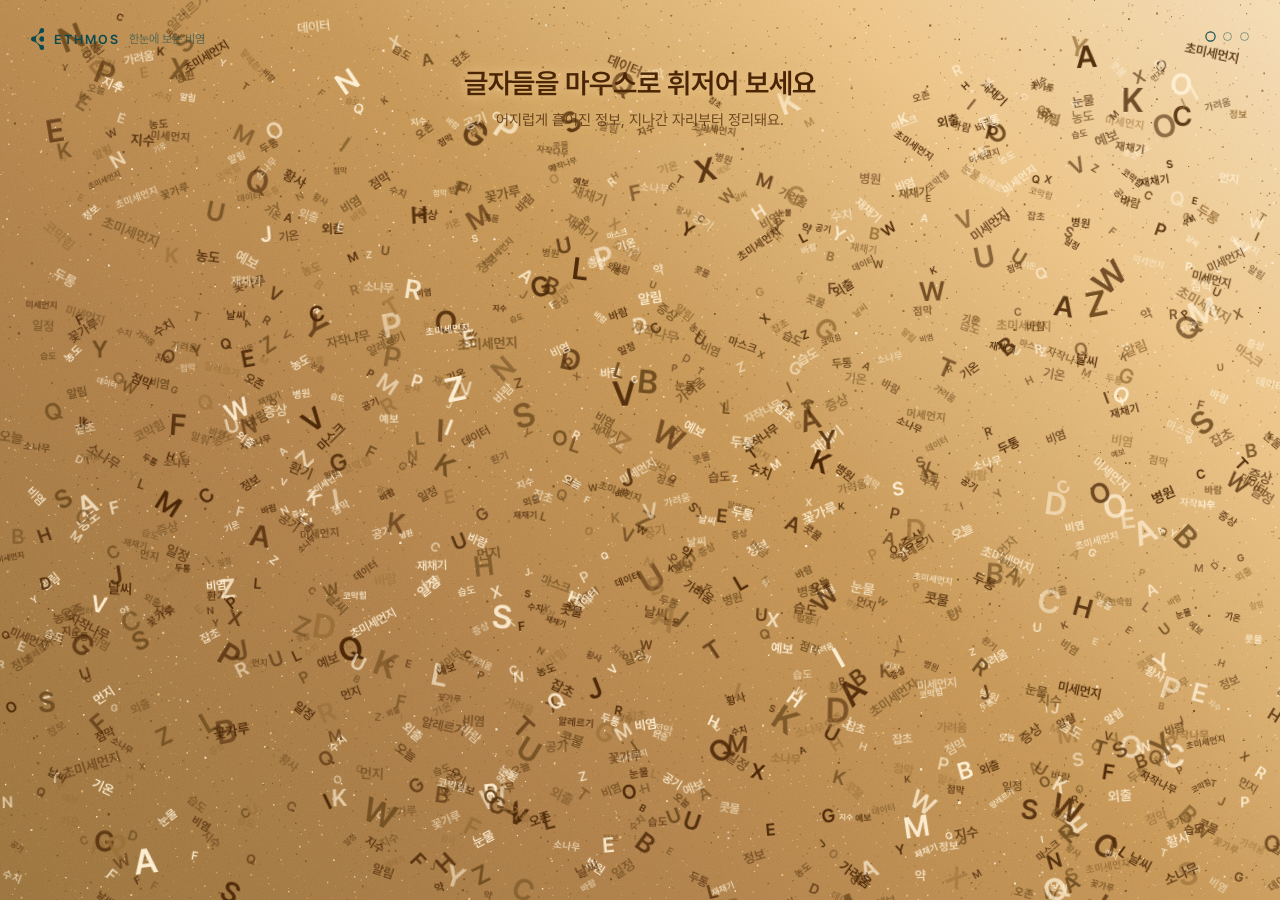
==== commit 0879d21a: "인트로 웹: QR 창 옆에 홈 화면 추가 안내 영상 자동 재생 (guide.mp4, 무음·반복) Co-Authored-By: Claude Sonnet 5.5 <noreply@ant" ====
--- a/public/intro/index.html
+++ b/public/intro/index.html
@@ -66,11 +66,11 @@
 .ghost:hover{background:rgba(255,255,255,.62)}
 .ghost:focus-visible,.x:focus-visible,.url a:focus-visible{outline:2px solid var(--teal);outline-offset:3px}
 
-.modal{position:fixed;inset:0;z-index:10;display:flex;align-items:center;justify-content:center;padding:20px;
+.modal{position:fixed;inset:0;z-index:10;display:flex;align-items:flex-start;justify-content:center;padding:20px;overflow-y:auto;-webkit-overflow-scrolling:touch;overscroll-behavior:contain;
   background:rgba(245,248,248,.46);backdrop-filter:blur(10px);-webkit-backdrop-filter:blur(10px);
   opacity:0;pointer-events:none;transition:opacity .35s}
 .modal.open{opacity:1;pointer-events:auto}
-.card{position:relative;width:min(380px,100%);color:var(--ink);border-radius:32px;padding:26px 26px 22px;text-align:center;overflow:hidden;isolation:isolate;
+.card{position:relative;margin:auto;width:min(620px,100%);color:var(--ink);border-radius:32px;padding:26px 26px 22px;text-align:center;overflow:hidden;isolation:isolate;
   background:radial-gradient(120% 70% at 50% 0%,#b8f1f5 0%,rgba(184,241,245,0) 70%),radial-gradient(70% 50% at 100% 100%,rgba(196,208,255,.7),rgba(196,208,255,0)),#fff;
   border:1.5px solid #fff;box-shadow:0 0 0 1px #e1e7e9,0 18px 48px rgba(20,40,46,.16);
   transform:translateY(16px) scale(.96);transition:transform .45s cubic-bezier(.2,.9,.25,1.15)}
@@ -82,6 +82,18 @@
 .card h2{margin-top:6px;font-size:22px;font-weight:600;line-height:1.3;letter-spacing:-.01em}
 .plate{margin:18px auto 14px;background:#fff;border-radius:20px;padding:14px;width:min(264px,100%);aspect-ratio:1;box-shadow:0 0 0 1px #e1e7e9,0 6px 18px rgba(20,40,46,.08)}
 .plate svg{display:block;width:100%;height:100%}
+/* QR 옆 안내 영상 (좁은 화면에서는 QR 아래로) */
+.row{margin:18px 0 14px;display:flex;align-items:center;justify-content:center;gap:26px}
+.row .plate{margin:0;flex:none}
+.guide{flex:none;width:min(264px,100%);display:flex;flex-direction:column;align-items:center;gap:8px;position:relative;z-index:1}
+.guide .cap{font-size:11px;font-weight:600;letter-spacing:.2em;color:var(--deep);opacity:.8}
+.guide .vbox{width:100%;aspect-ratio:16/9;border-radius:14px;overflow:hidden;background:#eef1f0;box-shadow:0 0 0 1px #e1e7e9,0 6px 18px rgba(20,40,46,.08)}
+.guide video{display:block;width:100%;height:100%;object-fit:cover}
+.guide .hint{font-size:12px;line-height:1.45;color:var(--sub)}
+@media (max-width:640px){
+  .card{width:min(380px,100%)}
+  .row{flex-direction:column;gap:18px}
+}
 .card .sub{font-size:13px;line-height:1.5;color:var(--sub)}
 .url{margin-top:10px;font-size:12px}
 .url a{color:var(--teal);text-decoration:underline;text-underline-offset:3px;word-break:break-all}
@@ -110,7 +122,14 @@
     <button class="x" id="close" type="button" aria-label="닫기">×</button>
     <div class="eyebrow">ETHMOS</div>
     <h2>휴대폰으로 스캔해서<br>앱 열기</h2>
-    <div class="plate"><svg xmlns="http://www.w3.org/2000/svg" viewBox="-1 -1 43 43" shape-rendering="crispEdges" role="img" aria-label="앱 연결 QR코드"><rect x="-1" y="-1" width="43" height="43" fill="#fff"/><path d="M0 0h7v1h-7zM9 0h2v1h-2zM13 0h2v1h-2zM18 0h1v1h-1zM20 0h1v1h-1zM22 0h3v1h-3zM26 0h3v1h-3zM31 0h1v1h-1zM34 0h7v1h-7zM0 1h1v1h-1zM6 1h1v1h-1zM8 1h1v1h-1zM12 1h1v1h-1zM14 1h4v1h-4zM20 1h3v1h-3zM28 1h1v1h-1zM30 1h2v1h-2zM34 1h1v1h-1zM40 1h1v1h-1zM0 2h1v1h-1zM2 2h3v1h-3zM6 2h1v1h-1zM9 2h1v1h-1zM11 2h1v1h-1zM13 2h3v1h-3zM17 2h1v1h-1zM20 2h1v1h-1zM22 2h2v1h-2zM25 2h1v1h-1zM27 2h1v1h-1zM29 2h2v1h-2zM34 2h1v1h-1zM36 2h3v1h-3zM40 2h1v1h-1zM0 3h1v1h-1zM2 3h3v1h-3zM6 3h1v1h-1zM9 3h2v1h-2zM17 3h1v1h-1zM21 3h4v1h-4zM26 3h1v1h-1zM28 3h2v1h-2zM31 3h2v1h-2zM34 3h1v1h-1zM36 3h3v1h-3zM40 3h1v1h-1zM0 4h1v1h-1zM2 4h3v1h-3zM6 4h1v1h-1zM9 4h1v1h-1zM11 4h1v1h-1zM14 4h2v1h-2zM19 4h4v1h-4zM24 4h4v1h-4zM34 4h1v1h-1zM36 4h3v1h-3zM40 4h1v1h-1zM0 5h1v1h-1zM6 5h1v1h-1zM8 5h2v1h-2zM11 5h1v1h-1zM13 5h1v1h-1zM15 5h1v1h-1zM17 5h2v1h-2zM21 5h1v1h-1zM23 5h1v1h-1zM28 5h5v1h-5zM34 5h1v1h-1zM40 5h1v1h-1zM0 6h7v1h-7zM8 6h1v1h-1zM10 6h1v1h-1zM12 6h1v1h-1zM14 6h1v1h-1zM16 6h1v1h-1zM18 6h1v1h-1zM20 6h1v1h-1zM22 6h1v1h-1zM24 6h1v1h-1zM26 6h1v1h-1zM28 6h1v1h-1zM30 6h1v1h-1zM32 6h1v1h-1zM34 6h7v1h-7zM8 7h2v1h-2zM12 7h4v1h-4zM17 7h2v1h-2zM20 7h1v1h-1zM23 7h1v1h-1zM26 7h1v1h-1zM29 7h2v1h-2zM4 8h4v1h-4zM12 8h3v1h-3zM17 8h1v1h-1zM19 8h3v1h-3zM26 8h2v1h-2zM29 8h1v1h-1zM34 8h2v1h-2zM39 8h1v1h-1zM2 9h1v1h-1zM9 9h3v1h-3zM14 9h2v1h-2zM18 9h1v1h-1zM20 9h6v1h-6zM27 9h2v1h-2zM33 9h1v1h-1zM35 9h3v1h-3zM40 9h1v1h-1zM0 10h1v1h-1zM2 10h1v1h-1zM4 10h1v1h-1zM6 10h2v1h-2zM12 10h2v1h-2zM15 10h1v1h-1zM17 10h1v1h-1zM19 10h1v1h-1zM24 10h2v1h-2zM27 10h1v1h-1zM29 10h2v1h-2zM32 10h3v1h-3zM39 10h2v1h-2zM3 11h1v1h-1zM5 11h1v1h-1zM7 11h3v1h-3zM11 11h1v1h-1zM14 11h4v1h-4zM21 11h2v1h-2zM28 11h5v1h-5zM34 11h1v1h-1zM36 11h2v1h-2zM0 12h4v1h-4zM5 12h2v1h-2zM9 12h1v1h-1zM11 12h2v1h-2zM15 12h1v1h-1zM18 12h5v1h-5zM24 12h1v1h-1zM26 12h1v1h-1zM28 12h2v1h-2zM32 12h1v1h-1zM0 13h2v1h-2zM4 13h2v1h-2zM10 13h1v1h-1zM12 13h1v1h-1zM16 13h1v1h-1zM19 13h2v1h-2zM23 13h4v1h-4zM29 13h3v1h-3zM33 13h1v1h-1zM35 13h4v1h-4zM1 14h3v1h-3zM5 14h5v1h-5zM13 14h3v1h-3zM17 14h1v1h-1zM19 14h1v1h-1zM21 14h1v1h-1zM23 14h2v1h-2zM27 14h1v1h-1zM30 14h2v1h-2zM33 14h4v1h-4zM40 14h1v1h-1zM0 15h5v1h-5zM7 15h5v1h-5zM27 15h6v1h-6zM36 15h2v1h-2zM1 16h1v1h-1zM4 16h1v1h-1zM6 16h5v1h-5zM29 16h1v1h-1zM32 16h1v1h-1zM35 16h1v1h-1zM37 16h1v1h-1zM1 17h1v1h-1zM3 17h1v1h-1zM5 17h1v1h-1zM7 17h3v1h-3zM12 17h2v1h-2zM27 17h5v1h-5zM33 17h8v1h-8zM1 18h1v1h-1zM3 18h2v1h-2zM6 18h2v1h-2zM9 18h1v1h-1zM12 18h1v1h-1zM14 18h1v1h-1zM27 18h2v1h-2zM30 18h1v1h-1zM32 18h1v1h-1zM34 18h2v1h-2zM38 18h1v1h-1zM40 18h1v1h-1zM0 19h1v1h-1zM2 19h2v1h-2zM5 19h1v1h-1zM7 19h1v1h-1zM10 19h1v1h-1zM12 19h2v1h-2zM27 19h2v1h-2zM32 19h1v1h-1zM35 19h1v1h-1zM37 19h1v1h-1zM40 19h1v1h-1zM1 20h1v1h-1zM3 20h1v1h-1zM6 20h2v1h-2zM12 20h1v1h-1zM26 20h2v1h-2zM31 20h3v1h-3zM36 20h5v1h-5zM0 21h2v1h-2zM3 21h2v1h-2zM7 21h3v1h-3zM13 21h2v1h-2zM26 21h3v1h-3zM30 21h1v1h-1zM34 21h2v1h-2zM40 21h1v1h-1zM2 22h1v1h-1zM4 22h1v1h-1zM6 22h4v1h-4zM12 22h3v1h-3zM27 22h1v1h-1zM29 22h1v1h-1zM34 22h5v1h-5zM40 22h1v1h-1zM2 23h4v1h-4zM7 23h2v1h-2zM10 23h3v1h-3zM26 23h4v1h-4zM32 23h1v1h-1zM34 23h1v1h-1zM36 23h1v1h-1zM39 23h1v1h-1zM3 24h5v1h-5zM9 24h2v1h-2zM13 24h2v1h-2zM27 24h1v1h-1zM29 24h1v1h-1zM31 24h3v1h-3zM37 24h4v1h-4zM0 25h3v1h-3zM7 25h4v1h-4zM12 25h3v1h-3zM27 25h2v1h-2zM30 25h1v1h-1zM32 25h2v1h-2zM36 25h1v1h-1zM38 25h3v1h-3zM0 26h2v1h-2zM4 26h6v1h-6zM11 26h2v1h-2zM14 26h1v1h-1zM17 26h1v1h-1zM20 26h2v1h-2zM23 26h2v1h-2zM26 26h3v1h-3zM32 26h1v1h-1zM40 26h1v1h-1zM0 27h1v1h-1zM3 27h1v1h-1zM7 27h2v1h-2zM10 27h3v1h-3zM15 27h1v1h-1zM17 27h1v1h-1zM20 27h1v1h-1zM26 27h1v1h-1zM29 27h1v1h-1zM31 27h3v1h-3zM37 27h1v1h-1zM3 28h6v1h-6zM11 28h1v1h-1zM13 28h2v1h-2zM16 28h1v1h-1zM18 28h3v1h-3zM22 28h1v1h-1zM26 28h2v1h-2zM29 28h2v1h-2zM33 28h2v1h-2zM39 28h2v1h-2zM0 29h2v1h-2zM3 29h1v1h-1zM7 29h2v1h-2zM14 29h1v1h-1zM17 29h1v1h-1zM20 29h2v1h-2zM23 29h1v1h-1zM25 29h2v1h-2zM28 29h1v1h-1zM30 29h3v1h-3zM36 29h1v1h-1zM2 30h1v1h-1zM4 30h5v1h-5zM10 30h1v1h-1zM13 30h2v1h-2zM16 30h1v1h-1zM18 30h3v1h-3zM28 30h3v1h-3zM32 30h2v1h-2zM35 30h2v1h-2zM40 30h1v1h-1zM8 31h2v1h-2zM19 31h1v1h-1zM23 31h4v1h-4zM29 31h2v1h-2zM33 31h1v1h-1zM35 31h3v1h-3zM0 32h4v1h-4zM5 32h2v1h-2zM9 32h3v1h-3zM13 32h3v1h-3zM18 32h1v1h-1zM21 32h1v1h-1zM24 32h2v1h-2zM27 32h1v1h-1zM29 32h1v1h-1zM31 32h6v1h-6zM39 32h2v1h-2zM8 33h1v1h-1zM13 33h1v1h-1zM15 33h1v1h-1zM19 33h2v1h-2zM24 33h5v1h-5zM32 33h1v1h-1zM36 33h1v1h-1zM40 33h1v1h-1zM0 34h7v1h-7zM8 34h2v1h-2zM11 34h2v1h-2zM14 34h2v1h-2zM18 34h1v1h-1zM20 34h1v1h-1zM22 34h3v1h-3zM27 34h3v1h-3zM32 34h1v1h-1zM34 34h1v1h-1zM36 34h1v1h-1zM38 34h3v1h-3zM0 35h1v1h-1zM6 35h1v1h-1zM8 35h2v1h-2zM15 35h1v1h-1zM18 35h1v1h-1zM21 35h1v1h-1zM23 35h2v1h-2zM26 35h2v1h-2zM29 35h4v1h-4zM36 35h2v1h-2zM39 35h2v1h-2zM0 36h1v1h-1zM2 36h3v1h-3zM6 36h1v1h-1zM8 36h1v1h-1zM10 36h3v1h-3zM17 36h1v1h-1zM19 36h3v1h-3zM26 36h1v1h-1zM30 36h7v1h-7zM38 36h1v1h-1zM40 36h1v1h-1zM0 37h1v1h-1zM2 37h3v1h-3zM6 37h1v1h-1zM12 37h9v1h-9zM22 37h2v1h-2zM26 37h4v1h-4zM31 37h2v1h-2zM35 37h1v1h-1zM37 37h2v1h-2zM40 37h1v1h-1zM0 38h1v1h-1zM2 38h3v1h-3zM6 38h1v1h-1zM10 38h2v1h-2zM13 38h1v1h-1zM15 38h4v1h-4zM20 38h1v1h-1zM22 38h4v1h-4zM27 38h3v1h-3zM32 38h2v1h-2zM39 38h2v1h-2zM0 39h1v1h-1zM6 39h1v1h-1zM12 39h1v1h-1zM15 39h1v1h-1zM17 39h2v1h-2zM20 39h4v1h-4zM25 39h1v1h-1zM29 39h5v1h-5zM35 39h1v1h-1zM39 39h2v1h-2zM0 40h7v1h-7zM9 40h1v1h-1zM11 40h1v1h-1zM14 40h2v1h-2zM17 40h5v1h-5zM25 40h1v1h-1zM27 40h1v1h-1zM29 40h1v1h-1zM32 40h2v1h-2zM35 40h5v1h-5z" fill="#0b4a50"/><rect x="15.264" y="15.264" width="10.472" height="10.472" rx="2.2" fill="#fff"/><g transform="translate(17.758291457286433 16.1) scale(0.044221105527638194)" fill="#0b4a50"><path d="M99.4162 0C111.618 0 121.509 9.89824 121.509 22.1084C121.509 34.3186 111.618 44.2173 99.4162 44.2173L98.8966 44.2215C76.8081 44.5635 44.1851 66.5848 44.1851 99.4885L44.1913 100.264C44.6985 132.738 76.9821 154.417 98.8966 154.756L99.4162 154.76L99.9863 154.768C111.924 155.07 121.509 164.849 121.509 176.869C121.509 189.079 111.618 198.978 99.4162 198.978C87.4055 198.978 77.6337 189.386 77.3313 177.439L77.3177 176.349C76.8106 154.418 44.527 122.111 22.6124 121.603L22.0923 121.597L21.5222 121.59C9.5844 121.287 0 111.508 0 99.4885C7.68213e-05 87.2785 9.89107 77.3803 22.0923 77.3801L22.6124 77.3739C44.7009 76.8624 77.324 44.0442 77.324 22.1084L77.3313 21.5378C77.6338 9.59138 87.4056 4.1106e-05 99.4162 0Z"/><path d="M99.4162 74.9234C112.973 74.9234 123.964 85.9217 123.964 99.4885C123.964 113.055 112.973 124.054 99.4162 124.054C85.8592 124.054 74.8693 113.055 74.8693 99.4885C74.8694 85.9217 85.8593 74.9235 99.4162 74.9234Z"/></g></svg></div>
+    <div class="row">
+      <div class="plate"><svg xmlns="http://www.w3.org/2000/svg" viewBox="-1 -1 43 43" shape-rendering="crispEdges" role="img" aria-label="앱 연결 QR코드"><rect x="-1" y="-1" width="43" height="43" fill="#fff"/><path d="M0 0h7v1h-7zM9 0h2v1h-2zM13 0h2v1h-2zM18 0h1v1h-1zM20 0h1v1h-1zM22 0h3v1h-3zM26 0h3v1h-3zM31 0h1v1h-1zM34 0h7v1h-7zM0 1h1v1h-1zM6 1h1v1h-1zM8 1h1v1h-1zM12 1h1v1h-1zM14 1h4v1h-4zM20 1h3v1h-3zM28 1h1v1h-1zM30 1h2v1h-2zM34 1h1v1h-1zM40 1h1v1h-1zM0 2h1v1h-1zM2 2h3v1h-3zM6 2h1v1h-1zM9 2h1v1h-1zM11 2h1v1h-1zM13 2h3v1h-3zM17 2h1v1h-1zM20 2h1v1h-1zM22 2h2v1h-2zM25 2h1v1h-1zM27 2h1v1h-1zM29 2h2v1h-2zM34 2h1v1h-1zM36 2h3v1h-3zM40 2h1v1h-1zM0 3h1v1h-1zM2 3h3v1h-3zM6 3h1v1h-1zM9 3h2v1h-2zM17 3h1v1h-1zM21 3h4v1h-4zM26 3h1v1h-1zM28 3h2v1h-2zM31 3h2v1h-2zM34 3h1v1h-1zM36 3h3v1h-3zM40 3h1v1h-1zM0 4h1v1h-1zM2 4h3v1h-3zM6 4h1v1h-1zM9 4h1v1h-1zM11 4h1v1h-1zM14 4h2v1h-2zM19 4h4v1h-4zM24 4h4v1h-4zM34 4h1v1h-1zM36 4h3v1h-3zM40 4h1v1h-1zM0 5h1v1h-1zM6 5h1v1h-1zM8 5h2v1h-2zM11 5h1v1h-1zM13 5h1v1h-1zM15 5h1v1h-1zM17 5h2v1h-2zM21 5h1v1h-1zM23 5h1v1h-1zM28 5h5v1h-5zM34 5h1v1h-1zM40 5h1v1h-1zM0 6h7v1h-7zM8 6h1v1h-1zM10 6h1v1h-1zM12 6h1v1h-1zM14 6h1v1h-1zM16 6h1v1h-1zM18 6h1v1h-1zM20 6h1v1h-1zM22 6h1v1h-1zM24 6h1v1h-1zM26 6h1v1h-1zM28 6h1v1h-1zM30 6h1v1h-1zM32 6h1v1h-1zM34 6h7v1h-7zM8 7h2v1h-2zM12 7h4v1h-4zM17 7h2v1h-2zM20 7h1v1h-1zM23 7h1v1h-1zM26 7h1v1h-1zM29 7h2v1h-2zM4 8h4v1h-4zM12 8h3v1h-3zM17 8h1v1h-1zM19 8h3v1h-3zM26 8h2v1h-2zM29 8h1v1h-1zM34 8h2v1h-2zM39 8h1v1h-1zM2 9h1v1h-1zM9 9h3v1h-3zM14 9h2v1h-2zM18 9h1v1h-1zM20 9h6v1h-6zM27 9h2v1h-2zM33 9h1v1h-1zM35 9h3v1h-3zM40 9h1v1h-1zM0 10h1v1h-1zM2 10h1v1h-1zM4 10h1v1h-1zM6 10h2v1h-2zM12 10h2v1h-2zM15 10h1v1h-1zM17 10h1v1h-1zM19 10h1v1h-1zM24 10h2v1h-2zM27 10h1v1h-1zM29 10h2v1h-2zM32 10h3v1h-3zM39 10h2v1h-2zM3 11h1v1h-1zM5 11h1v1h-1zM7 11h3v1h-3zM11 11h1v1h-1zM14 11h4v1h-4zM21 11h2v1h-2zM28 11h5v1h-5zM34 11h1v1h-1zM36 11h2v1h-2zM0 12h4v1h-4zM5 12h2v1h-2zM9 12h1v1h-1zM11 12h2v1h-2zM15 12h1v1h-1zM18 12h5v1h-5zM24 12h1v1h-1zM26 12h1v1h-1zM28 12h2v1h-2zM32 12h1v1h-1zM0 13h2v1h-2zM4 13h2v1h-2zM10 13h1v1h-1zM12 13h1v1h-1zM16 13h1v1h-1zM19 13h2v1h-2zM23 13h4v1h-4zM29 13h3v1h-3zM33 13h1v1h-1zM35 13h4v1h-4zM1 14h3v1h-3zM5 14h5v1h-5zM13 14h3v1h-3zM17 14h1v1h-1zM19 14h1v1h-1zM21 14h1v1h-1zM23 14h2v1h-2zM27 14h1v1h-1zM30 14h2v1h-2zM33 14h4v1h-4zM40 14h1v1h-1zM0 15h5v1h-5zM7 15h5v1h-5zM27 15h6v1h-6zM36 15h2v1h-2zM1 16h1v1h-1zM4 16h1v1h-1zM6 16h5v1h-5zM29 16h1v1h-1zM32 16h1v1h-1zM35 16h1v1h-1zM37 16h1v1h-1zM1 17h1v1h-1zM3 17h1v1h-1zM5 17h1v1h-1zM7 17h3v1h-3zM12 17h2v1h-2zM27 17h5v1h-5zM33 17h8v1h-8zM1 18h1v1h-1zM3 18h2v1h-2zM6 18h2v1h-2zM9 18h1v1h-1zM12 18h1v1h-1zM14 18h1v1h-1zM27 18h2v1h-2zM30 18h1v1h-1zM32 18h1v1h-1zM34 18h2v1h-2zM38 18h1v1h-1zM40 18h1v1h-1zM0 19h1v1h-1zM2 19h2v1h-2zM5 19h1v1h-1zM7 19h1v1h-1zM10 19h1v1h-1zM12 19h2v1h-2zM27 19h2v1h-2zM32 19h1v1h-1zM35 19h1v1h-1zM37 19h1v1h-1zM40 19h1v1h-1zM1 20h1v1h-1zM3 20h1v1h-1zM6 20h2v1h-2zM12 20h1v1h-1zM26 20h2v1h-2zM31 20h3v1h-3zM36 20h5v1h-5zM0 21h2v1h-2zM3 21h2v1h-2zM7 21h3v1h-3zM13 21h2v1h-2zM26 21h3v1h-3zM30 21h1v1h-1zM34 21h2v1h-2zM40 21h1v1h-1zM2 22h1v1h-1zM4 22h1v1h-1zM6 22h4v1h-4zM12 22h3v1h-3zM27 22h1v1h-1zM29 22h1v1h-1zM34 22h5v1h-5zM40 22h1v1h-1zM2 23h4v1h-4zM7 23h2v1h-2zM10 23h3v1h-3zM26 23h4v1h-4zM32 23h1v1h-1zM34 23h1v1h-1zM36 23h1v1h-1zM39 23h1v1h-1zM3 24h5v1h-5zM9 24h2v1h-2zM13 24h2v1h-2zM27 24h1v1h-1zM29 24h1v1h-1zM31 24h3v1h-3zM37 24h4v1h-4zM0 25h3v1h-3zM7 25h4v1h-4zM12 25h3v1h-3zM27 25h2v1h-2zM30 25h1v1h-1zM32 25h2v1h-2zM36 25h1v1h-1zM38 25h3v1h-3zM0 26h2v1h-2zM4 26h6v1h-6zM11 26h2v1h-2zM14 26h1v1h-1zM17 26h1v1h-1zM20 26h2v1h-2zM23 26h2v1h-2zM26 26h3v1h-3zM32 26h1v1h-1zM40 26h1v1h-1zM0 27h1v1h-1zM3 27h1v1h-1zM7 27h2v1h-2zM10 27h3v1h-3zM15 27h1v1h-1zM17 27h1v1h-1zM20 27h1v1h-1zM26 27h1v1h-1zM29 27h1v1h-1zM31 27h3v1h-3zM37 27h1v1h-1zM3 28h6v1h-6zM11 28h1v1h-1zM13 28h2v1h-2zM16 28h1v1h-1zM18 28h3v1h-3zM22 28h1v1h-1zM26 28h2v1h-2zM29 28h2v1h-2zM33 28h2v1h-2zM39 28h2v1h-2zM0 29h2v1h-2zM3 29h1v1h-1zM7 29h2v1h-2zM14 29h1v1h-1zM17 29h1v1h-1zM20 29h2v1h-2zM23 29h1v1h-1zM25 29h2v1h-2zM28 29h1v1h-1zM30 29h3v1h-3zM36 29h1v1h-1zM2 30h1v1h-1zM4 30h5v1h-5zM10 30h1v1h-1zM13 30h2v1h-2zM16 30h1v1h-1zM18 30h3v1h-3zM28 30h3v1h-3zM32 30h2v1h-2zM35 30h2v1h-2zM40 30h1v1h-1zM8 31h2v1h-2zM19 31h1v1h-1zM23 31h4v1h-4zM29 31h2v1h-2zM33 31h1v1h-1zM35 31h3v1h-3zM0 32h4v1h-4zM5 32h2v1h-2zM9 32h3v1h-3zM13 32h3v1h-3zM18 32h1v1h-1zM21 32h1v1h-1zM24 32h2v1h-2zM27 32h1v1h-1zM29 32h1v1h-1zM31 32h6v1h-6zM39 32h2v1h-2zM8 33h1v1h-1zM13 33h1v1h-1zM15 33h1v1h-1zM19 33h2v1h-2zM24 33h5v1h-5zM32 33h1v1h-1zM36 33h1v1h-1zM40 33h1v1h-1zM0 34h7v1h-7zM8 34h2v1h-2zM11 34h2v1h-2zM14 34h2v1h-2zM18 34h1v1h-1zM20 34h1v1h-1zM22 34h3v1h-3zM27 34h3v1h-3zM32 34h1v1h-1zM34 34h1v1h-1zM36 34h1v1h-1zM38 34h3v1h-3zM0 35h1v1h-1zM6 35h1v1h-1zM8 35h2v1h-2zM15 35h1v1h-1zM18 35h1v1h-1zM21 35h1v1h-1zM23 35h2v1h-2zM26 35h2v1h-2zM29 35h4v1h-4zM36 35h2v1h-2zM39 35h2v1h-2zM0 36h1v1h-1zM2 36h3v1h-3zM6 36h1v1h-1zM8 36h1v1h-1zM10 36h3v1h-3zM17 36h1v1h-1zM19 36h3v1h-3zM26 36h1v1h-1zM30 36h7v1h-7zM38 36h1v1h-1zM40 36h1v1h-1zM0 37h1v1h-1zM2 37h3v1h-3zM6 37h1v1h-1zM12 37h9v1h-9zM22 37h2v1h-2zM26 37h4v1h-4zM31 37h2v1h-2zM35 37h1v1h-1zM37 37h2v1h-2zM40 37h1v1h-1zM0 38h1v1h-1zM2 38h3v1h-3zM6 38h1v1h-1zM10 38h2v1h-2zM13 38h1v1h-1zM15 38h4v1h-4zM20 38h1v1h-1zM22 38h4v1h-4zM27 38h3v1h-3zM32 38h2v1h-2zM39 38h2v1h-2zM0 39h1v1h-1zM6 39h1v1h-1zM12 39h1v1h-1zM15 39h1v1h-1zM17 39h2v1h-2zM20 39h4v1h-4zM25 39h1v1h-1zM29 39h5v1h-5zM35 39h1v1h-1zM39 39h2v1h-2zM0 40h7v1h-7zM9 40h1v1h-1zM11 40h1v1h-1zM14 40h2v1h-2zM17 40h5v1h-5zM25 40h1v1h-1zM27 40h1v1h-1zM29 40h1v1h-1zM32 40h2v1h-2zM35 40h5v1h-5z" fill="#0b4a50"/><rect x="15.264" y="15.264" width="10.472" height="10.472" rx="2.2" fill="#fff"/><g transform="translate(17.758291457286433 16.1) scale(0.044221105527638194)" fill="#0b4a50"><path d="M99.4162 0C111.618 0 121.509 9.89824 121.509 22.1084C121.509 34.3186 111.618 44.2173 99.4162 44.2173L98.8966 44.2215C76.8081 44.5635 44.1851 66.5848 44.1851 99.4885L44.1913 100.264C44.6985 132.738 76.9821 154.417 98.8966 154.756L99.4162 154.76L99.9863 154.768C111.924 155.07 121.509 164.849 121.509 176.869C121.509 189.079 111.618 198.978 99.4162 198.978C87.4055 198.978 77.6337 189.386 77.3313 177.439L77.3177 176.349C76.8106 154.418 44.527 122.111 22.6124 121.603L22.0923 121.597L21.5222 121.59C9.5844 121.287 0 111.508 0 99.4885C7.68213e-05 87.2785 9.89107 77.3803 22.0923 77.3801L22.6124 77.3739C44.7009 76.8624 77.324 44.0442 77.324 22.1084L77.3313 21.5378C77.6338 9.59138 87.4056 4.1106e-05 99.4162 0Z"/><path d="M99.4162 74.9234C112.973 74.9234 123.964 85.9217 123.964 99.4885C123.964 113.055 112.973 124.054 99.4162 124.054C85.8592 124.054 74.8693 113.055 74.8693 99.4885C74.8694 85.9217 85.8593 74.9235 99.4162 74.9234Z"/></g></svg></div>
+      <div class="guide">
+        <div class="cap">HOW TO</div>
+        <div class="vbox"><video id="guide" src="guide.mp4" poster="[data-uri]" muted loop playsinline preload="none" disablepictureinpicture tabindex="-1" aria-label="홈 화면에 앱을 추가하는 방법 안내 영상"></video></div>
+        <p class="hint">홈 화면에 추가하는 방법이에요.</p>
+      </div>
+    </div>
     <p class="sub">카메라로 스캔하면 바로 연결돼요.</p>
     <p class="url"><a href="https://spinch-plz.github.io/CBNU-UXUI_ethmos/" target="_blank" rel="noopener">spinch-plz.github.io/CBNU-UXUI_ethmos</a></p>
   </div>
@@ -121,8 +140,8 @@
 'use strict';
 /* ───────── 폰트 (Pretendard 서브셋 임베드) ───────── */
 const faces=[
-  new FontFace('PretendardSub','url([data-uri]) format("woff2")',{weight:'400'}),
-  new FontFace('PretendardSub','url([data-uri]) format("woff2")',{weight:'600'})
+  new FontFace('PretendardSub','url([data-uri]) format("woff2")',{weight:'400'}),
+  new FontFace('PretendardSub','url([data-uri]) format("woff2")',{weight:'600'})
 ];
 try{ await Promise.all(faces.map(f=>f.load())); faces.forEach(f=>document.fonts.add(f)); }catch(e){ console.warn('font',e); }
 
@@ -488,9 +507,12 @@
 setTimeout(()=>{ghostOn=true;ui();ghost.classList.toggle('on',ghost.dataset.mode!=='hold')},3500);
 
 /* ───────── QR 모달 ───────── */
-const modal=$('#modal'),closeBtn=$('#close'),card=$('.card');
-function openModal(){ modalOpen=true; hover=false; cv.style.cursor='default'; modal.classList.add('open'); modal.setAttribute('aria-hidden','false'); card.focus({preventScroll:true}); }
-function closeModal(){ modalOpen=false; modal.classList.remove('open'); modal.setAttribute('aria-hidden','true'); }
+const modal=$('#modal'),closeBtn=$('#close'),card=$('.card'),gv=$('#guide');
+const calm=matchMedia('(prefers-reduced-motion: reduce)').matches;
+if(calm) gv.controls=true;
+function openModal(){ modalOpen=true; hover=false; cv.style.cursor='default'; modal.classList.add('open'); modal.setAttribute('aria-hidden','false'); card.focus({preventScroll:true});
+  if(!calm){ try{ gv.currentTime=0; }catch(e){} const p=gv.play(); if(p&&p.catch) p.catch(()=>{}); } }
+function closeModal(){ modalOpen=false; modal.classList.remove('open'); modal.setAttribute('aria-hidden','true'); gv.pause(); }
 closeBtn.addEventListener('click',closeModal);
 modal.addEventListener('click',e=>{ if(e.target===modal) closeModal(); });
 addEventListener('keydown',e=>{ if(e.key==='Escape'&&modalOpen) closeModal(); if((e.key==='Enter'||e.key===' ')&&mode==='ready'&&stage===LAST&&!modalOpen&&document.activeElement===document.body){ openModal(); } });
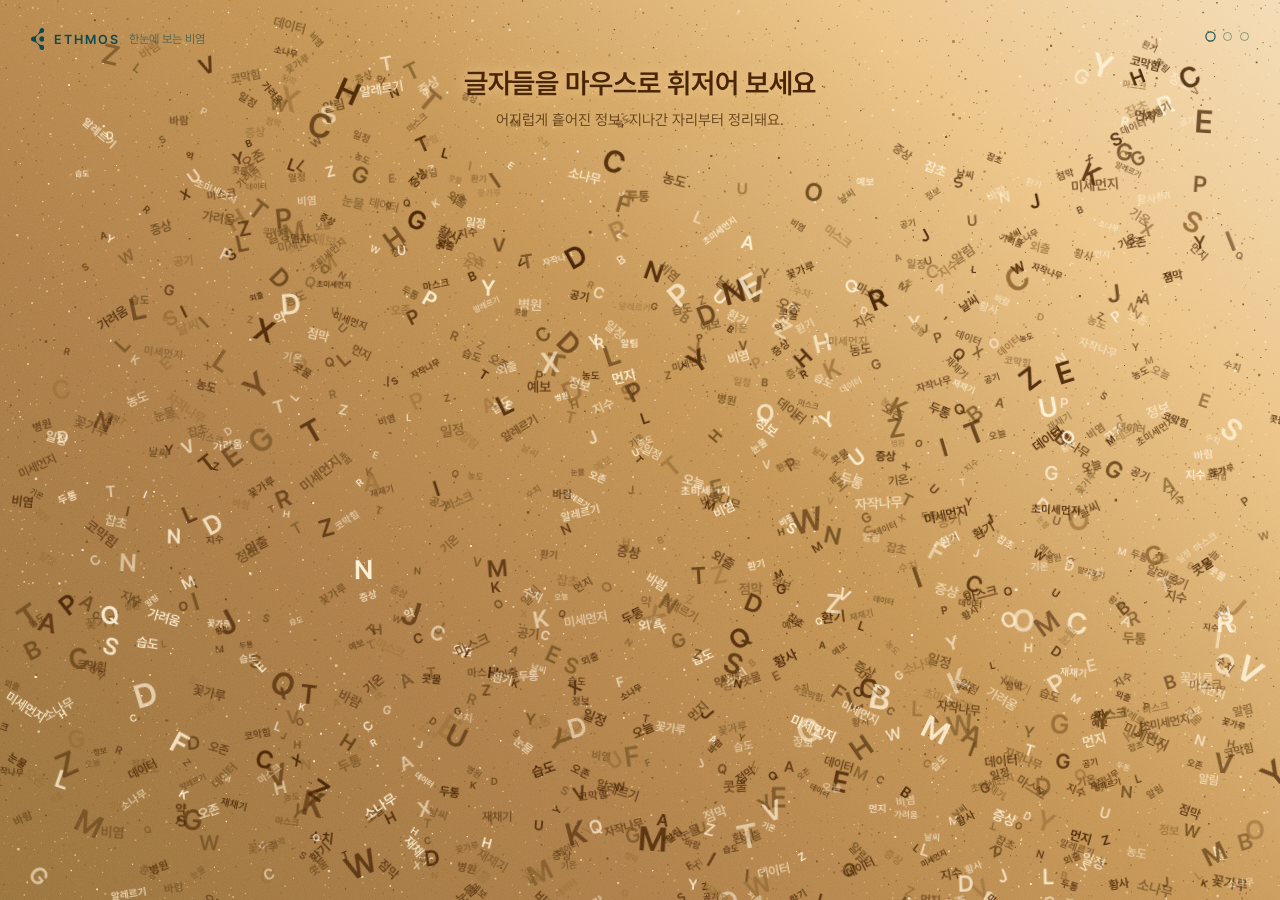
==== commit 99bad0ea: "인트로 웹: 안내 영상 확대(QR 옆 2단 배치), '다음 사람을 위해 처음부터 다시' 안내 문구 추가 Co-Authored-By: Claude Sonnet 5.5 <noreply" ====
--- a/public/intro/index.html
+++ b/public/intro/index.html
@@ -70,7 +70,7 @@
   background:rgba(245,248,248,.46);backdrop-filter:blur(10px);-webkit-backdrop-filter:blur(10px);
   opacity:0;pointer-events:none;transition:opacity .35s}
 .modal.open{opacity:1;pointer-events:auto}
-.card{position:relative;margin:auto;width:min(620px,100%);color:var(--ink);border-radius:32px;padding:26px 26px 22px;text-align:center;overflow:hidden;isolation:isolate;
+.card{position:relative;margin:auto;width:min(980px,100%);color:var(--ink);border-radius:32px;padding:26px 26px 22px;text-align:center;overflow:hidden;isolation:isolate;
   background:radial-gradient(120% 70% at 50% 0%,#b8f1f5 0%,rgba(184,241,245,0) 70%),radial-gradient(70% 50% at 100% 100%,rgba(196,208,255,.7),rgba(196,208,255,0)),#fff;
   border:1.5px solid #fff;box-shadow:0 0 0 1px #e1e7e9,0 18px 48px rgba(20,40,46,.16);
   transform:translateY(16px) scale(.96);transition:transform .45s cubic-bezier(.2,.9,.25,1.15)}
@@ -82,23 +82,25 @@
 .card h2{margin-top:6px;font-size:22px;font-weight:600;line-height:1.3;letter-spacing:-.01em}
 .plate{margin:18px auto 14px;background:#fff;border-radius:20px;padding:14px;width:min(264px,100%);aspect-ratio:1;box-shadow:0 0 0 1px #e1e7e9,0 6px 18px rgba(20,40,46,.08)}
 .plate svg{display:block;width:100%;height:100%}
-/* QR 옆 안내 영상 (좁은 화면에서는 QR 아래로) */
-.row{margin:18px 0 14px;display:flex;align-items:center;justify-content:center;gap:26px}
-.row .plate{margin:0;flex:none}
-.guide{flex:none;width:min(264px,100%);display:flex;flex-direction:column;align-items:center;gap:8px;position:relative;z-index:1}
-.guide .cap{font-size:11px;font-weight:600;letter-spacing:.2em;color:var(--deep);opacity:.8}
-.guide .vbox{width:100%;aspect-ratio:16/9;border-radius:14px;overflow:hidden;background:#eef1f0;box-shadow:0 0 0 1px #e1e7e9,0 6px 18px rgba(20,40,46,.08)}
-.guide video{display:block;width:100%;height:100%;object-fit:cover}
-.guide .hint{font-size:12px;line-height:1.45;color:var(--sub)}
-@media (max-width:640px){
-  .card{width:min(380px,100%)}
-  .row{flex-direction:column;gap:18px}
-}
 .card .sub{font-size:13px;line-height:1.5;color:var(--sub)}
+.card .sub.next{margin-top:6px;font-size:12px;font-weight:600;color:var(--deep)}
 .url{margin-top:10px;font-size:12px}
 .url a{color:var(--teal);text-decoration:underline;text-underline-offset:3px;word-break:break-all}
 .x{position:absolute;z-index:5;right:14px;top:12px;width:34px;height:34px;border-radius:50%;border:1.5px solid #fff;background:rgba(255,255,255,.6);color:var(--ink);font-size:20px;line-height:1;cursor:pointer;box-shadow:0 0 0 1px #e1e7e9}
 .x:hover{background:#fff}
+/* QR 옆 안내 영상 (좁은 화면에서는 QR 아래로) */
+.cols{display:flex;align-items:center;gap:32px}
+.qrcol{flex:none;width:300px}
+.guide{flex:1 1 0;min-width:0;display:flex;flex-direction:column;align-items:center;gap:8px;position:relative;z-index:1}
+.guide .cap{font-size:11px;font-weight:600;letter-spacing:.2em;color:var(--deep);opacity:.8}
+.guide .vbox{width:100%;aspect-ratio:16/9;border-radius:16px;overflow:hidden;background:#eef1f0;box-shadow:0 0 0 1px #e1e7e9,0 6px 18px rgba(20,40,46,.08)}
+.guide video{display:block;width:100%;height:100%;object-fit:cover}
+.guide .hint{font-size:12px;line-height:1.45;color:var(--sub)}
+@media (max-width:860px){
+  .card{width:min(420px,100%)}
+  .cols{flex-direction:column;gap:22px}
+  .qrcol{width:100%}
+}
 </style>
 </head>
 <body>
@@ -120,18 +122,21 @@
 <div class="modal" id="modal" aria-hidden="true">
   <div class="card" tabindex="-1" role="dialog" aria-modal="true" aria-label="앱 연결 QR코드">
     <button class="x" id="close" type="button" aria-label="닫기">×</button>
-    <div class="eyebrow">ETHMOS</div>
-    <h2>휴대폰으로 스캔해서<br>앱 열기</h2>
-    <div class="row">
-      <div class="plate"><svg xmlns="http://www.w3.org/2000/svg" viewBox="-1 -1 43 43" shape-rendering="crispEdges" role="img" aria-label="앱 연결 QR코드"><rect x="-1" y="-1" width="43" height="43" fill="#fff"/><path d="M0 0h7v1h-7zM9 0h2v1h-2zM13 0h2v1h-2zM18 0h1v1h-1zM20 0h1v1h-1zM22 0h3v1h-3zM26 0h3v1h-3zM31 0h1v1h-1zM34 0h7v1h-7zM0 1h1v1h-1zM6 1h1v1h-1zM8 1h1v1h-1zM12 1h1v1h-1zM14 1h4v1h-4zM20 1h3v1h-3zM28 1h1v1h-1zM30 1h2v1h-2zM34 1h1v1h-1zM40 1h1v1h-1zM0 2h1v1h-1zM2 2h3v1h-3zM6 2h1v1h-1zM9 2h1v1h-1zM11 2h1v1h-1zM13 2h3v1h-3zM17 2h1v1h-1zM20 2h1v1h-1zM22 2h2v1h-2zM25 2h1v1h-1zM27 2h1v1h-1zM29 2h2v1h-2zM34 2h1v1h-1zM36 2h3v1h-3zM40 2h1v1h-1zM0 3h1v1h-1zM2 3h3v1h-3zM6 3h1v1h-1zM9 3h2v1h-2zM17 3h1v1h-1zM21 3h4v1h-4zM26 3h1v1h-1zM28 3h2v1h-2zM31 3h2v1h-2zM34 3h1v1h-1zM36 3h3v1h-3zM40 3h1v1h-1zM0 4h1v1h-1zM2 4h3v1h-3zM6 4h1v1h-1zM9 4h1v1h-1zM11 4h1v1h-1zM14 4h2v1h-2zM19 4h4v1h-4zM24 4h4v1h-4zM34 4h1v1h-1zM36 4h3v1h-3zM40 4h1v1h-1zM0 5h1v1h-1zM6 5h1v1h-1zM8 5h2v1h-2zM11 5h1v1h-1zM13 5h1v1h-1zM15 5h1v1h-1zM17 5h2v1h-2zM21 5h1v1h-1zM23 5h1v1h-1zM28 5h5v1h-5zM34 5h1v1h-1zM40 5h1v1h-1zM0 6h7v1h-7zM8 6h1v1h-1zM10 6h1v1h-1zM12 6h1v1h-1zM14 6h1v1h-1zM16 6h1v1h-1zM18 6h1v1h-1zM20 6h1v1h-1zM22 6h1v1h-1zM24 6h1v1h-1zM26 6h1v1h-1zM28 6h1v1h-1zM30 6h1v1h-1zM32 6h1v1h-1zM34 6h7v1h-7zM8 7h2v1h-2zM12 7h4v1h-4zM17 7h2v1h-2zM20 7h1v1h-1zM23 7h1v1h-1zM26 7h1v1h-1zM29 7h2v1h-2zM4 8h4v1h-4zM12 8h3v1h-3zM17 8h1v1h-1zM19 8h3v1h-3zM26 8h2v1h-2zM29 8h1v1h-1zM34 8h2v1h-2zM39 8h1v1h-1zM2 9h1v1h-1zM9 9h3v1h-3zM14 9h2v1h-2zM18 9h1v1h-1zM20 9h6v1h-6zM27 9h2v1h-2zM33 9h1v1h-1zM35 9h3v1h-3zM40 9h1v1h-1zM0 10h1v1h-1zM2 10h1v1h-1zM4 10h1v1h-1zM6 10h2v1h-2zM12 10h2v1h-2zM15 10h1v1h-1zM17 10h1v1h-1zM19 10h1v1h-1zM24 10h2v1h-2zM27 10h1v1h-1zM29 10h2v1h-2zM32 10h3v1h-3zM39 10h2v1h-2zM3 11h1v1h-1zM5 11h1v1h-1zM7 11h3v1h-3zM11 11h1v1h-1zM14 11h4v1h-4zM21 11h2v1h-2zM28 11h5v1h-5zM34 11h1v1h-1zM36 11h2v1h-2zM0 12h4v1h-4zM5 12h2v1h-2zM9 12h1v1h-1zM11 12h2v1h-2zM15 12h1v1h-1zM18 12h5v1h-5zM24 12h1v1h-1zM26 12h1v1h-1zM28 12h2v1h-2zM32 12h1v1h-1zM0 13h2v1h-2zM4 13h2v1h-2zM10 13h1v1h-1zM12 13h1v1h-1zM16 13h1v1h-1zM19 13h2v1h-2zM23 13h4v1h-4zM29 13h3v1h-3zM33 13h1v1h-1zM35 13h4v1h-4zM1 14h3v1h-3zM5 14h5v1h-5zM13 14h3v1h-3zM17 14h1v1h-1zM19 14h1v1h-1zM21 14h1v1h-1zM23 14h2v1h-2zM27 14h1v1h-1zM30 14h2v1h-2zM33 14h4v1h-4zM40 14h1v1h-1zM0 15h5v1h-5zM7 15h5v1h-5zM27 15h6v1h-6zM36 15h2v1h-2zM1 16h1v1h-1zM4 16h1v1h-1zM6 16h5v1h-5zM29 16h1v1h-1zM32 16h1v1h-1zM35 16h1v1h-1zM37 16h1v1h-1zM1 17h1v1h-1zM3 17h1v1h-1zM5 17h1v1h-1zM7 17h3v1h-3zM12 17h2v1h-2zM27 17h5v1h-5zM33 17h8v1h-8zM1 18h1v1h-1zM3 18h2v1h-2zM6 18h2v1h-2zM9 18h1v1h-1zM12 18h1v1h-1zM14 18h1v1h-1zM27 18h2v1h-2zM30 18h1v1h-1zM32 18h1v1h-1zM34 18h2v1h-2zM38 18h1v1h-1zM40 18h1v1h-1zM0 19h1v1h-1zM2 19h2v1h-2zM5 19h1v1h-1zM7 19h1v1h-1zM10 19h1v1h-1zM12 19h2v1h-2zM27 19h2v1h-2zM32 19h1v1h-1zM35 19h1v1h-1zM37 19h1v1h-1zM40 19h1v1h-1zM1 20h1v1h-1zM3 20h1v1h-1zM6 20h2v1h-2zM12 20h1v1h-1zM26 20h2v1h-2zM31 20h3v1h-3zM36 20h5v1h-5zM0 21h2v1h-2zM3 21h2v1h-2zM7 21h3v1h-3zM13 21h2v1h-2zM26 21h3v1h-3zM30 21h1v1h-1zM34 21h2v1h-2zM40 21h1v1h-1zM2 22h1v1h-1zM4 22h1v1h-1zM6 22h4v1h-4zM12 22h3v1h-3zM27 22h1v1h-1zM29 22h1v1h-1zM34 22h5v1h-5zM40 22h1v1h-1zM2 23h4v1h-4zM7 23h2v1h-2zM10 23h3v1h-3zM26 23h4v1h-4zM32 23h1v1h-1zM34 23h1v1h-1zM36 23h1v1h-1zM39 23h1v1h-1zM3 24h5v1h-5zM9 24h2v1h-2zM13 24h2v1h-2zM27 24h1v1h-1zM29 24h1v1h-1zM31 24h3v1h-3zM37 24h4v1h-4zM0 25h3v1h-3zM7 25h4v1h-4zM12 25h3v1h-3zM27 25h2v1h-2zM30 25h1v1h-1zM32 25h2v1h-2zM36 25h1v1h-1zM38 25h3v1h-3zM0 26h2v1h-2zM4 26h6v1h-6zM11 26h2v1h-2zM14 26h1v1h-1zM17 26h1v1h-1zM20 26h2v1h-2zM23 26h2v1h-2zM26 26h3v1h-3zM32 26h1v1h-1zM40 26h1v1h-1zM0 27h1v1h-1zM3 27h1v1h-1zM7 27h2v1h-2zM10 27h3v1h-3zM15 27h1v1h-1zM17 27h1v1h-1zM20 27h1v1h-1zM26 27h1v1h-1zM29 27h1v1h-1zM31 27h3v1h-3zM37 27h1v1h-1zM3 28h6v1h-6zM11 28h1v1h-1zM13 28h2v1h-2zM16 28h1v1h-1zM18 28h3v1h-3zM22 28h1v1h-1zM26 28h2v1h-2zM29 28h2v1h-2zM33 28h2v1h-2zM39 28h2v1h-2zM0 29h2v1h-2zM3 29h1v1h-1zM7 29h2v1h-2zM14 29h1v1h-1zM17 29h1v1h-1zM20 29h2v1h-2zM23 29h1v1h-1zM25 29h2v1h-2zM28 29h1v1h-1zM30 29h3v1h-3zM36 29h1v1h-1zM2 30h1v1h-1zM4 30h5v1h-5zM10 30h1v1h-1zM13 30h2v1h-2zM16 30h1v1h-1zM18 30h3v1h-3zM28 30h3v1h-3zM32 30h2v1h-2zM35 30h2v1h-2zM40 30h1v1h-1zM8 31h2v1h-2zM19 31h1v1h-1zM23 31h4v1h-4zM29 31h2v1h-2zM33 31h1v1h-1zM35 31h3v1h-3zM0 32h4v1h-4zM5 32h2v1h-2zM9 32h3v1h-3zM13 32h3v1h-3zM18 32h1v1h-1zM21 32h1v1h-1zM24 32h2v1h-2zM27 32h1v1h-1zM29 32h1v1h-1zM31 32h6v1h-6zM39 32h2v1h-2zM8 33h1v1h-1zM13 33h1v1h-1zM15 33h1v1h-1zM19 33h2v1h-2zM24 33h5v1h-5zM32 33h1v1h-1zM36 33h1v1h-1zM40 33h1v1h-1zM0 34h7v1h-7zM8 34h2v1h-2zM11 34h2v1h-2zM14 34h2v1h-2zM18 34h1v1h-1zM20 34h1v1h-1zM22 34h3v1h-3zM27 34h3v1h-3zM32 34h1v1h-1zM34 34h1v1h-1zM36 34h1v1h-1zM38 34h3v1h-3zM0 35h1v1h-1zM6 35h1v1h-1zM8 35h2v1h-2zM15 35h1v1h-1zM18 35h1v1h-1zM21 35h1v1h-1zM23 35h2v1h-2zM26 35h2v1h-2zM29 35h4v1h-4zM36 35h2v1h-2zM39 35h2v1h-2zM0 36h1v1h-1zM2 36h3v1h-3zM6 36h1v1h-1zM8 36h1v1h-1zM10 36h3v1h-3zM17 36h1v1h-1zM19 36h3v1h-3zM26 36h1v1h-1zM30 36h7v1h-7zM38 36h1v1h-1zM40 36h1v1h-1zM0 37h1v1h-1zM2 37h3v1h-3zM6 37h1v1h-1zM12 37h9v1h-9zM22 37h2v1h-2zM26 37h4v1h-4zM31 37h2v1h-2zM35 37h1v1h-1zM37 37h2v1h-2zM40 37h1v1h-1zM0 38h1v1h-1zM2 38h3v1h-3zM6 38h1v1h-1zM10 38h2v1h-2zM13 38h1v1h-1zM15 38h4v1h-4zM20 38h1v1h-1zM22 38h4v1h-4zM27 38h3v1h-3zM32 38h2v1h-2zM39 38h2v1h-2zM0 39h1v1h-1zM6 39h1v1h-1zM12 39h1v1h-1zM15 39h1v1h-1zM17 39h2v1h-2zM20 39h4v1h-4zM25 39h1v1h-1zM29 39h5v1h-5zM35 39h1v1h-1zM39 39h2v1h-2zM0 40h7v1h-7zM9 40h1v1h-1zM11 40h1v1h-1zM14 40h2v1h-2zM17 40h5v1h-5zM25 40h1v1h-1zM27 40h1v1h-1zM29 40h1v1h-1zM32 40h2v1h-2zM35 40h5v1h-5z" fill="#0b4a50"/><rect x="15.264" y="15.264" width="10.472" height="10.472" rx="2.2" fill="#fff"/><g transform="translate(17.758291457286433 16.1) scale(0.044221105527638194)" fill="#0b4a50"><path d="M99.4162 0C111.618 0 121.509 9.89824 121.509 22.1084C121.509 34.3186 111.618 44.2173 99.4162 44.2173L98.8966 44.2215C76.8081 44.5635 44.1851 66.5848 44.1851 99.4885L44.1913 100.264C44.6985 132.738 76.9821 154.417 98.8966 154.756L99.4162 154.76L99.9863 154.768C111.924 155.07 121.509 164.849 121.509 176.869C121.509 189.079 111.618 198.978 99.4162 198.978C87.4055 198.978 77.6337 189.386 77.3313 177.439L77.3177 176.349C76.8106 154.418 44.527 122.111 22.6124 121.603L22.0923 121.597L21.5222 121.59C9.5844 121.287 0 111.508 0 99.4885C7.68213e-05 87.2785 9.89107 77.3803 22.0923 77.3801L22.6124 77.3739C44.7009 76.8624 77.324 44.0442 77.324 22.1084L77.3313 21.5378C77.6338 9.59138 87.4056 4.1106e-05 99.4162 0Z"/><path d="M99.4162 74.9234C112.973 74.9234 123.964 85.9217 123.964 99.4885C123.964 113.055 112.973 124.054 99.4162 124.054C85.8592 124.054 74.8693 113.055 74.8693 99.4885C74.8694 85.9217 85.8593 74.9235 99.4162 74.9234Z"/></g></svg></div>
+    <div class="cols">
+      <div class="qrcol">
+        <div class="eyebrow">ETHMOS</div>
+        <h2>휴대폰으로 스캔해서<br>앱 열기</h2>
+        <div class="plate"><svg xmlns="http://www.w3.org/2000/svg" viewBox="-1 -1 43 43" shape-rendering="crispEdges" role="img" aria-label="앱 연결 QR코드"><rect x="-1" y="-1" width="43" height="43" fill="#fff"/><path d="M0 0h7v1h-7zM9 0h2v1h-2zM13 0h2v1h-2zM18 0h1v1h-1zM20 0h1v1h-1zM22 0h3v1h-3zM26 0h3v1h-3zM31 0h1v1h-1zM34 0h7v1h-7zM0 1h1v1h-1zM6 1h1v1h-1zM8 1h1v1h-1zM12 1h1v1h-1zM14 1h4v1h-4zM20 1h3v1h-3zM28 1h1v1h-1zM30 1h2v1h-2zM34 1h1v1h-1zM40 1h1v1h-1zM0 2h1v1h-1zM2 2h3v1h-3zM6 2h1v1h-1zM9 2h1v1h-1zM11 2h1v1h-1zM13 2h3v1h-3zM17 2h1v1h-1zM20 2h1v1h-1zM22 2h2v1h-2zM25 2h1v1h-1zM27 2h1v1h-1zM29 2h2v1h-2zM34 2h1v1h-1zM36 2h3v1h-3zM40 2h1v1h-1zM0 3h1v1h-1zM2 3h3v1h-3zM6 3h1v1h-1zM9 3h2v1h-2zM17 3h1v1h-1zM21 3h4v1h-4zM26 3h1v1h-1zM28 3h2v1h-2zM31 3h2v1h-2zM34 3h1v1h-1zM36 3h3v1h-3zM40 3h1v1h-1zM0 4h1v1h-1zM2 4h3v1h-3zM6 4h1v1h-1zM9 4h1v1h-1zM11 4h1v1h-1zM14 4h2v1h-2zM19 4h4v1h-4zM24 4h4v1h-4zM34 4h1v1h-1zM36 4h3v1h-3zM40 4h1v1h-1zM0 5h1v1h-1zM6 5h1v1h-1zM8 5h2v1h-2zM11 5h1v1h-1zM13 5h1v1h-1zM15 5h1v1h-1zM17 5h2v1h-2zM21 5h1v1h-1zM23 5h1v1h-1zM28 5h5v1h-5zM34 5h1v1h-1zM40 5h1v1h-1zM0 6h7v1h-7zM8 6h1v1h-1zM10 6h1v1h-1zM12 6h1v1h-1zM14 6h1v1h-1zM16 6h1v1h-1zM18 6h1v1h-1zM20 6h1v1h-1zM22 6h1v1h-1zM24 6h1v1h-1zM26 6h1v1h-1zM28 6h1v1h-1zM30 6h1v1h-1zM32 6h1v1h-1zM34 6h7v1h-7zM8 7h2v1h-2zM12 7h4v1h-4zM17 7h2v1h-2zM20 7h1v1h-1zM23 7h1v1h-1zM26 7h1v1h-1zM29 7h2v1h-2zM4 8h4v1h-4zM12 8h3v1h-3zM17 8h1v1h-1zM19 8h3v1h-3zM26 8h2v1h-2zM29 8h1v1h-1zM34 8h2v1h-2zM39 8h1v1h-1zM2 9h1v1h-1zM9 9h3v1h-3zM14 9h2v1h-2zM18 9h1v1h-1zM20 9h6v1h-6zM27 9h2v1h-2zM33 9h1v1h-1zM35 9h3v1h-3zM40 9h1v1h-1zM0 10h1v1h-1zM2 10h1v1h-1zM4 10h1v1h-1zM6 10h2v1h-2zM12 10h2v1h-2zM15 10h1v1h-1zM17 10h1v1h-1zM19 10h1v1h-1zM24 10h2v1h-2zM27 10h1v1h-1zM29 10h2v1h-2zM32 10h3v1h-3zM39 10h2v1h-2zM3 11h1v1h-1zM5 11h1v1h-1zM7 11h3v1h-3zM11 11h1v1h-1zM14 11h4v1h-4zM21 11h2v1h-2zM28 11h5v1h-5zM34 11h1v1h-1zM36 11h2v1h-2zM0 12h4v1h-4zM5 12h2v1h-2zM9 12h1v1h-1zM11 12h2v1h-2zM15 12h1v1h-1zM18 12h5v1h-5zM24 12h1v1h-1zM26 12h1v1h-1zM28 12h2v1h-2zM32 12h1v1h-1zM0 13h2v1h-2zM4 13h2v1h-2zM10 13h1v1h-1zM12 13h1v1h-1zM16 13h1v1h-1zM19 13h2v1h-2zM23 13h4v1h-4zM29 13h3v1h-3zM33 13h1v1h-1zM35 13h4v1h-4zM1 14h3v1h-3zM5 14h5v1h-5zM13 14h3v1h-3zM17 14h1v1h-1zM19 14h1v1h-1zM21 14h1v1h-1zM23 14h2v1h-2zM27 14h1v1h-1zM30 14h2v1h-2zM33 14h4v1h-4zM40 14h1v1h-1zM0 15h5v1h-5zM7 15h5v1h-5zM27 15h6v1h-6zM36 15h2v1h-2zM1 16h1v1h-1zM4 16h1v1h-1zM6 16h5v1h-5zM29 16h1v1h-1zM32 16h1v1h-1zM35 16h1v1h-1zM37 16h1v1h-1zM1 17h1v1h-1zM3 17h1v1h-1zM5 17h1v1h-1zM7 17h3v1h-3zM12 17h2v1h-2zM27 17h5v1h-5zM33 17h8v1h-8zM1 18h1v1h-1zM3 18h2v1h-2zM6 18h2v1h-2zM9 18h1v1h-1zM12 18h1v1h-1zM14 18h1v1h-1zM27 18h2v1h-2zM30 18h1v1h-1zM32 18h1v1h-1zM34 18h2v1h-2zM38 18h1v1h-1zM40 18h1v1h-1zM0 19h1v1h-1zM2 19h2v1h-2zM5 19h1v1h-1zM7 19h1v1h-1zM10 19h1v1h-1zM12 19h2v1h-2zM27 19h2v1h-2zM32 19h1v1h-1zM35 19h1v1h-1zM37 19h1v1h-1zM40 19h1v1h-1zM1 20h1v1h-1zM3 20h1v1h-1zM6 20h2v1h-2zM12 20h1v1h-1zM26 20h2v1h-2zM31 20h3v1h-3zM36 20h5v1h-5zM0 21h2v1h-2zM3 21h2v1h-2zM7 21h3v1h-3zM13 21h2v1h-2zM26 21h3v1h-3zM30 21h1v1h-1zM34 21h2v1h-2zM40 21h1v1h-1zM2 22h1v1h-1zM4 22h1v1h-1zM6 22h4v1h-4zM12 22h3v1h-3zM27 22h1v1h-1zM29 22h1v1h-1zM34 22h5v1h-5zM40 22h1v1h-1zM2 23h4v1h-4zM7 23h2v1h-2zM10 23h3v1h-3zM26 23h4v1h-4zM32 23h1v1h-1zM34 23h1v1h-1zM36 23h1v1h-1zM39 23h1v1h-1zM3 24h5v1h-5zM9 24h2v1h-2zM13 24h2v1h-2zM27 24h1v1h-1zM29 24h1v1h-1zM31 24h3v1h-3zM37 24h4v1h-4zM0 25h3v1h-3zM7 25h4v1h-4zM12 25h3v1h-3zM27 25h2v1h-2zM30 25h1v1h-1zM32 25h2v1h-2zM36 25h1v1h-1zM38 25h3v1h-3zM0 26h2v1h-2zM4 26h6v1h-6zM11 26h2v1h-2zM14 26h1v1h-1zM17 26h1v1h-1zM20 26h2v1h-2zM23 26h2v1h-2zM26 26h3v1h-3zM32 26h1v1h-1zM40 26h1v1h-1zM0 27h1v1h-1zM3 27h1v1h-1zM7 27h2v1h-2zM10 27h3v1h-3zM15 27h1v1h-1zM17 27h1v1h-1zM20 27h1v1h-1zM26 27h1v1h-1zM29 27h1v1h-1zM31 27h3v1h-3zM37 27h1v1h-1zM3 28h6v1h-6zM11 28h1v1h-1zM13 28h2v1h-2zM16 28h1v1h-1zM18 28h3v1h-3zM22 28h1v1h-1zM26 28h2v1h-2zM29 28h2v1h-2zM33 28h2v1h-2zM39 28h2v1h-2zM0 29h2v1h-2zM3 29h1v1h-1zM7 29h2v1h-2zM14 29h1v1h-1zM17 29h1v1h-1zM20 29h2v1h-2zM23 29h1v1h-1zM25 29h2v1h-2zM28 29h1v1h-1zM30 29h3v1h-3zM36 29h1v1h-1zM2 30h1v1h-1zM4 30h5v1h-5zM10 30h1v1h-1zM13 30h2v1h-2zM16 30h1v1h-1zM18 30h3v1h-3zM28 30h3v1h-3zM32 30h2v1h-2zM35 30h2v1h-2zM40 30h1v1h-1zM8 31h2v1h-2zM19 31h1v1h-1zM23 31h4v1h-4zM29 31h2v1h-2zM33 31h1v1h-1zM35 31h3v1h-3zM0 32h4v1h-4zM5 32h2v1h-2zM9 32h3v1h-3zM13 32h3v1h-3zM18 32h1v1h-1zM21 32h1v1h-1zM24 32h2v1h-2zM27 32h1v1h-1zM29 32h1v1h-1zM31 32h6v1h-6zM39 32h2v1h-2zM8 33h1v1h-1zM13 33h1v1h-1zM15 33h1v1h-1zM19 33h2v1h-2zM24 33h5v1h-5zM32 33h1v1h-1zM36 33h1v1h-1zM40 33h1v1h-1zM0 34h7v1h-7zM8 34h2v1h-2zM11 34h2v1h-2zM14 34h2v1h-2zM18 34h1v1h-1zM20 34h1v1h-1zM22 34h3v1h-3zM27 34h3v1h-3zM32 34h1v1h-1zM34 34h1v1h-1zM36 34h1v1h-1zM38 34h3v1h-3zM0 35h1v1h-1zM6 35h1v1h-1zM8 35h2v1h-2zM15 35h1v1h-1zM18 35h1v1h-1zM21 35h1v1h-1zM23 35h2v1h-2zM26 35h2v1h-2zM29 35h4v1h-4zM36 35h2v1h-2zM39 35h2v1h-2zM0 36h1v1h-1zM2 36h3v1h-3zM6 36h1v1h-1zM8 36h1v1h-1zM10 36h3v1h-3zM17 36h1v1h-1zM19 36h3v1h-3zM26 36h1v1h-1zM30 36h7v1h-7zM38 36h1v1h-1zM40 36h1v1h-1zM0 37h1v1h-1zM2 37h3v1h-3zM6 37h1v1h-1zM12 37h9v1h-9zM22 37h2v1h-2zM26 37h4v1h-4zM31 37h2v1h-2zM35 37h1v1h-1zM37 37h2v1h-2zM40 37h1v1h-1zM0 38h1v1h-1zM2 38h3v1h-3zM6 38h1v1h-1zM10 38h2v1h-2zM13 38h1v1h-1zM15 38h4v1h-4zM20 38h1v1h-1zM22 38h4v1h-4zM27 38h3v1h-3zM32 38h2v1h-2zM39 38h2v1h-2zM0 39h1v1h-1zM6 39h1v1h-1zM12 39h1v1h-1zM15 39h1v1h-1zM17 39h2v1h-2zM20 39h4v1h-4zM25 39h1v1h-1zM29 39h5v1h-5zM35 39h1v1h-1zM39 39h2v1h-2zM0 40h7v1h-7zM9 40h1v1h-1zM11 40h1v1h-1zM14 40h2v1h-2zM17 40h5v1h-5zM25 40h1v1h-1zM27 40h1v1h-1zM29 40h1v1h-1zM32 40h2v1h-2zM35 40h5v1h-5z" fill="#0b4a50"/><rect x="15.264" y="15.264" width="10.472" height="10.472" rx="2.2" fill="#fff"/><g transform="translate(17.758291457286433 16.1) scale(0.044221105527638194)" fill="#0b4a50"><path d="M99.4162 0C111.618 0 121.509 9.89824 121.509 22.1084C121.509 34.3186 111.618 44.2173 99.4162 44.2173L98.8966 44.2215C76.8081 44.5635 44.1851 66.5848 44.1851 99.4885L44.1913 100.264C44.6985 132.738 76.9821 154.417 98.8966 154.756L99.4162 154.76L99.9863 154.768C111.924 155.07 121.509 164.849 121.509 176.869C121.509 189.079 111.618 198.978 99.4162 198.978C87.4055 198.978 77.6337 189.386 77.3313 177.439L77.3177 176.349C76.8106 154.418 44.527 122.111 22.6124 121.603L22.0923 121.597L21.5222 121.59C9.5844 121.287 0 111.508 0 99.4885C7.68213e-05 87.2785 9.89107 77.3803 22.0923 77.3801L22.6124 77.3739C44.7009 76.8624 77.324 44.0442 77.324 22.1084L77.3313 21.5378C77.6338 9.59138 87.4056 4.1106e-05 99.4162 0Z"/><path d="M99.4162 74.9234C112.973 74.9234 123.964 85.9217 123.964 99.4885C123.964 113.055 112.973 124.054 99.4162 124.054C85.8592 124.054 74.8693 113.055 74.8693 99.4885C74.8694 85.9217 85.8593 74.9235 99.4162 74.9234Z"/></g></svg></div>
+        <p class="sub">카메라로 스캔하면 바로 연결돼요.</p>
+        <p class="sub next">다음 사람을 위해 ‘처음부터 다시’ 버튼을 눌러주세요.</p>
+        <p class="url"><a href="https://spinch-plz.github.io/CBNU-UXUI_ethmos/" target="_blank" rel="noopener">spinch-plz.github.io/CBNU-UXUI_ethmos</a></p>
+      </div>
       <div class="guide">
         <div class="cap">HOW TO</div>
         <div class="vbox"><video id="guide" src="guide.mp4" poster="[data-uri]" muted loop playsinline preload="none" disablepictureinpicture tabindex="-1" aria-label="홈 화면에 앱을 추가하는 방법 안내 영상"></video></div>
         <p class="hint">홈 화면에 추가하는 방법이에요.</p>
       </div>
     </div>
-    <p class="sub">카메라로 스캔하면 바로 연결돼요.</p>
-    <p class="url"><a href="https://spinch-plz.github.io/CBNU-UXUI_ethmos/" target="_blank" rel="noopener">spinch-plz.github.io/CBNU-UXUI_ethmos</a></p>
   </div>
 </div>
 
@@ -140,8 +145,8 @@
 'use strict';
 /* ───────── 폰트 (Pretendard 서브셋 임베드) ───────── */
 const faces=[
-  new FontFace('PretendardSub','url([data-uri]) format("woff2")',{weight:'400'}),
-  new FontFace('PretendardSub','url([data-uri]) format("woff2")',{weight:'600'})
+  new FontFace('PretendardSub','url([data-uri]) format("woff2")',{weight:'400'}),
+  new FontFace('PretendardSub','url([data-uri]) format("woff2")',{weight:'600'})
 ];
 try{ await Promise.all(faces.map(f=>f.load())); faces.forEach(f=>document.fonts.add(f)); }catch(e){ console.warn('font',e); }
 
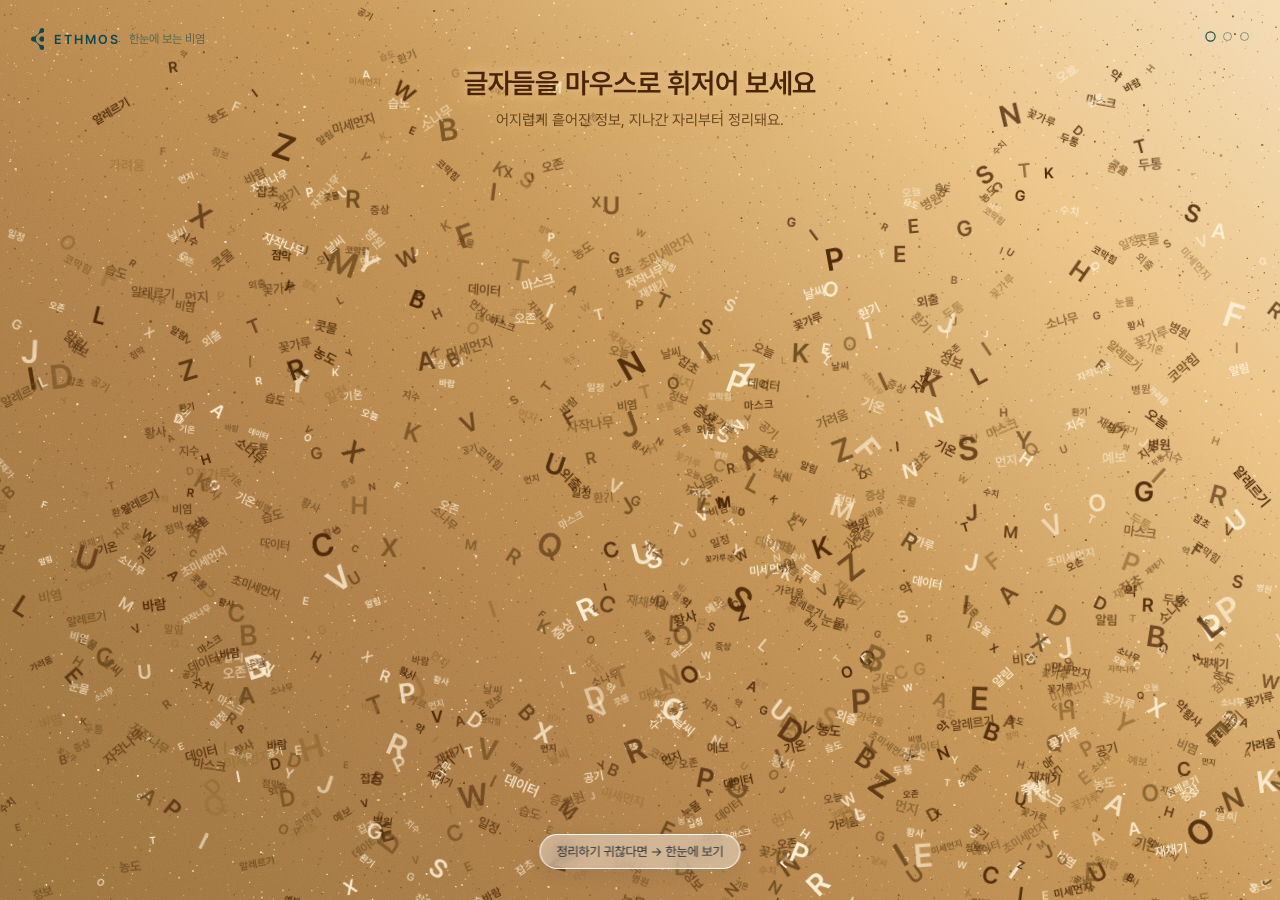
==== commit d3ef6e8e: "인트로 웹: 안내 영상을 약 2배로 확대 (화면 높이에 맞춰 자동 축소) Co-Authored-By: Claude Sonnet 5.5 <noreply@anthropic.com> C" ====
--- a/public/intro/index.html
+++ b/public/intro/index.html
@@ -70,7 +70,7 @@
   background:rgba(245,248,248,.46);backdrop-filter:blur(10px);-webkit-backdrop-filter:blur(10px);
   opacity:0;pointer-events:none;transition:opacity .35s}
 .modal.open{opacity:1;pointer-events:auto}
-.card{position:relative;margin:auto;width:min(980px,100%);color:var(--ink);border-radius:32px;padding:26px 26px 22px;text-align:center;overflow:hidden;isolation:isolate;
+.card{position:relative;margin:auto;width:min(1640px,100%);color:var(--ink);border-radius:32px;padding:26px 26px 22px;text-align:center;overflow:hidden;isolation:isolate;
   background:radial-gradient(120% 70% at 50% 0%,#b8f1f5 0%,rgba(184,241,245,0) 70%),radial-gradient(70% 50% at 100% 100%,rgba(196,208,255,.7),rgba(196,208,255,0)),#fff;
   border:1.5px solid #fff;box-shadow:0 0 0 1px #e1e7e9,0 18px 48px rgba(20,40,46,.16);
   transform:translateY(16px) scale(.96);transition:transform .45s cubic-bezier(.2,.9,.25,1.15)}
@@ -89,9 +89,9 @@
 .x{position:absolute;z-index:5;right:14px;top:12px;width:34px;height:34px;border-radius:50%;border:1.5px solid #fff;background:rgba(255,255,255,.6);color:var(--ink);font-size:20px;line-height:1;cursor:pointer;box-shadow:0 0 0 1px #e1e7e9}
 .x:hover{background:#fff}
 /* QR 옆 안내 영상 (좁은 화면에서는 QR 아래로) */
-.cols{display:flex;align-items:center;gap:32px}
+.cols{display:flex;align-items:center;justify-content:center;gap:32px}
 .qrcol{flex:none;width:300px}
-.guide{flex:1 1 0;min-width:0;display:flex;flex-direction:column;align-items:center;gap:8px;position:relative;z-index:1}
+.guide{flex:1 1 0;min-width:0;max-width:min(1200px,calc((100vh - 200px)*16/9));display:flex;flex-direction:column;align-items:center;gap:8px;position:relative;z-index:1}
 .guide .cap{font-size:11px;font-weight:600;letter-spacing:.2em;color:var(--deep);opacity:.8}
 .guide .vbox{width:100%;aspect-ratio:16/9;border-radius:16px;overflow:hidden;background:#eef1f0;box-shadow:0 0 0 1px #e1e7e9,0 6px 18px rgba(20,40,46,.08)}
 .guide video{display:block;width:100%;height:100%;object-fit:cover}
@@ -100,6 +100,7 @@
   .card{width:min(420px,100%)}
   .cols{flex-direction:column;gap:22px}
   .qrcol{width:100%}
+  .guide{flex:none;width:100%;max-width:none}
 }
 </style>
 </head>
